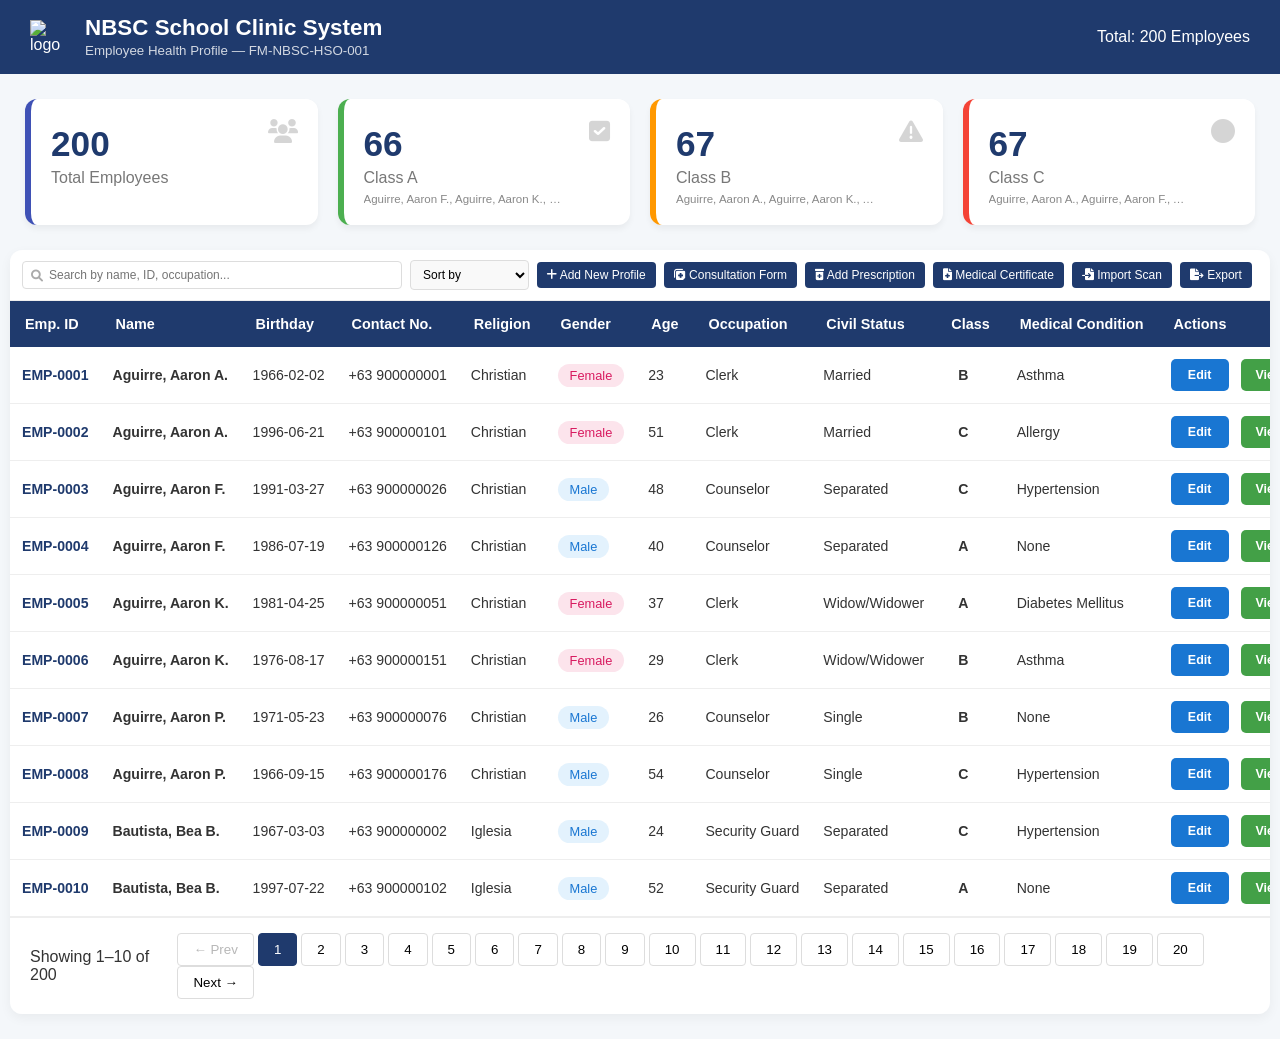
==== htdocs/clinic_system/index.html @ f05f0629 "add clinic system" ====
<!DOCTYPE html>
<html lang="en">
<head>
    <meta charset="UTF-8">
    <meta name="viewport" content="width=device-width, initial-scale=1.0">
    <title>NBSC Clinic System</title>
    <link rel="stylesheet" href="style.css">
    <link rel="stylesheet" href="https://cdnjs.cloudflare.com/ajax/libs/font-awesome/6.0.0/css/all.min.css">
    <script src="https://cdn.jsdelivr.net/npm/tesseract.js@4/dist/tesseract.min.js"></script>
<script src="https://cdnjs.cloudflare.com/ajax/libs/xlsx/0.18.5/xlsx.full.min.js"></script>
</head>
<body>

<header class="header">
    <div class="header-left">
        <img src="https://cdn-icons-png.flaticon.com/512/2966/2966327.png" alt="logo" width="40">
        <div>
            <h2>NBSC School Clinic System</h2>
            <small>Employee Health Profile — FM-NBSC-HSO-001</small>
        </div>
    </div>
    <div class="header-right">
        <span id="stats-summary">Total: <span id="total-count">200</span> Employees</span>
    </div>
</header>

<div class="cards">
    <div class="card blue">
        <i class="fas fa-users"></i>
        <h1 id="count-total">200</h1>
        <p>Total Employees</p>
    </div>
    <div class="card green">
        <i class="fas fa-check-square"></i>
        <h1 id="count-a">163</h1>
        <p>Class A</p>
        <small class="class-names" id="names-a">Mendoza, Daniel; Lopez, Emmanuel</small>
    </div>
    <div class="card yellow">
        <i class="fas fa-exclamation-triangle"></i>
        <h1 id="count-b">24</h1>
        <p>Class B</p>
        <small class="class-names" id="names-b">(none)</small>
    </div>
    <div class="card red">
        <i class="fas fa-circle"></i>
        <h1 id="count-c">13</h1>
        <p>Class C</p>
        <small class="class-names" id="names-c">Aquino, Rhea</small>
    </div>
</div>

<div class="dual-container">
    <div class="table-container">
        <div class="toolbar">
            <div class="search-box">
                <i class="fas fa-search"></i>
                <input type="text" id="searchInput" placeholder="Search by name, ID, occupation...">
            </div>
            <select id="occupationFilter">
                <option value="All">Sort by</option>
            </select>
            <button id="addNewBtn" class="add-btn"><i class="fas fa-plus"></i> Add New Profile</button>
            <button id="openConsultBtn" class="add-btn"><i class="fas fa-notes-medical"></i> Consultation Form</button>
            <button id="openRxBtn" class="add-btn"><i class="fas fa-prescription-bottle-alt"></i> Add Prescription</button>
            <button id="openCertBtn" class="add-btn"><i class="fas fa-file-medical"></i> Medical Certificate</button>
            <button id="importBtn" class="add-btn" title="Import Scanned Form">
                <i class="fas fa-file-import"></i> Import Scan
            </button>
            <button id="exportBtn" class="add-btn">
                <i class="fas fa-file-export"></i> Export
            </button>
            <input type="file" id="fileInput" accept="image/*,.pdf" style="display:none;">
        </div>

        <table id="employeeTable">
            <thead>
                <tr>
                    <th>Emp. ID</th>
                    <th>Name</th>
                    <th>Birthday</th>
                    <th>Contact No.</th>
                    <th>Religion</th>
                    <th>Gender</th>
                    <th>Age</th>
                    <th>Occupation</th>
                    <th>Civil Status</th>
                    <th>Class</th>
                    <th>Medical Condition</th>
                    <th>Actions</th>
                </tr>
            </thead>
            <tbody id="tableBody"></tbody>
        </table>

        <div id="undoBar" class="undo-bar" style="display:none;">
            <span>Employee deleted.</span>
            <button type="button" id="undoBtn" class="action-btn edit-btn">Undo</button>
        </div>

        <div class="pagination">
            <span id="paginationInfo">Showing results</span>
            <div class="pages" id="paginationPages"></div>
        </div>
    </div>
</div>

<!-- CONSULTATION MODAL -->
<div id="consultModal" class="modal">
    <div class="modal-content wide-modal">
        <div class="modal-header">
            <h3>Medical Consultation Form</h3>
            <span class="close" id="closeConsultModal">&times;</span>
        </div>
        <div class="form-container">
            <form id="consultationForm" class="consultation-form">
                <div class="consult-grid">
                    <div class="input-group">
                        <label>Employee</label>
                        <div class="select-search-group">
                            <input type="search" id="consultEmployeeSearch" placeholder="Search employee..." list="consultEmployeeList" autocomplete="off">
                            <datalist id="consultEmployeeList"></datalist>
                            <input type="hidden" id="consultEmployeeId">
                            <div id="consultEmployeeResults" class="search-results"></div>
                        </div>
                    </div>
                    <div class="input-group">
                        <label>Type</label>
                        <select id="consultType">
                            <option value="">-- select --</option>
                            <option value="Non-Teaching">Non-Teaching</option>
                            <option value="Teaching">Teaching</option>
                        </select>
                    </div>
                    <div class="input-group">
                        <label>Family Name</label>
                        <input type="text" id="consultFamilyName">
                    </div>
                    <div class="input-group">
                        <label>First Name</label>
                        <input type="text" id="consultFirstName">
                    </div>
                    <div class="input-group">
                        <label>Middle Name</label>
                        <input type="text" id="consultMiddleName">
                    </div>
                    <div class="input-group">
                        <label>Sex</label>
                        <select id="consultSex">
                            <option value="">-- select --</option>
                            <option value="Male">Male</option>
                            <option value="Female">Female</option>
                        </select>
                    </div>
                    <div class="input-group">
                        <label>Civil Status</label>
                        <select id="consultCivilStatus">
                            <option value="">-- select --</option>
                            <option value="Single">Single</option>
                            <option value="Married">Married</option>
                            <option value="Separated">Separated</option>
                            <option value="Widow/Widower">Widow/Widower</option>
                        </select>
                    </div>
                </div>
                <div class="consult-grid">
                    <div class="input-group">
                        <label>Phone Number</label>
                        <input type="tel" id="consultPhone">
                    </div>
                    <div class="input-group">
                        <label>Age</label>
                        <input type="number" id="consultAge" min="0">
                    </div>
                    <div class="input-group">
                        <label>Birthdate</label>
                        <input type="date" id="consultBday">
                    </div>
                    <div class="input-group">
                        <label>Height</label>
                        <input type="text" id="consultHeight" placeholder="cm or ft">
                    </div>
                    <div class="input-group">
                        <label>Weight</label>
                        <input type="text" id="consultWeight" placeholder="kg or lbs">
                    </div>
                    <div class="input-group full-width">
                        <label>Address</label>
                        <input type="text" id="consultAddress">
                    </div>
                </div>
                <div class="consult-grid">
                    <div class="input-group">
                        <label>Date</label>
                        <input type="date" id="consultDate">
                    </div>
                    <div class="input-group">
                        <label>Time</label>
                        <input type="time" id="consultTime">
                    </div>
                    <div class="input-group">
                        <label>BP</label>
                        <input type="text" id="consultBP">
                    </div>
                    <div class="input-group">
                        <label>HR</label>
                        <input type="text" id="consultHR">
                    </div>
                    <div class="input-group">
                        <label>RR</label>
                        <input type="text" id="consultRR">
                    </div>
                    <div class="input-group">
                        <label>Temp</label>
                        <input type="text" id="consultTemp">
                    </div>
                </div>
                <div class="consult-grid full-width">
                    <div class="input-group full-width">
                        <label>Chief Complaint / Findings</label>
                        <textarea id="consultComplaint" rows="3"></textarea>
                    </div>
                    <div class="input-group full-width">
                        <label>Treatment/Plan</label>
                        <textarea id="consultPlan" rows="3"></textarea>
                    </div>
                </div>
                <button type="submit" class="save-btn">Save Consultation</button>
            </form>
        </div>
    </div>
</div>

<!-- ADD/EDIT MODAL -->
<div id="addModal" class="modal">
    <div class="modal-content wide-modal">
        <div class="modal-header">
            <h3>NBSC Employee Health Profile Form</h3>
            <span class="close" onclick="closeModal()">&times;</span>
        </div>

        <!-- Step Indicator -->
        <div class="step-indicator" id="stepIndicator"></div>

        <form id="addForm" class="modal-form">
            <div class="form-container">

                <!-- STEP 1: Personal Profile -->
                <div class="form-section step active" data-step="1">
                    <h4 class="section-title">I. Personal Profile</h4>
                    <div class="grid-3">
                        <div class="input-group">
                            <label>Emp ID <span class="req">*</span></label>
                            <input type="text" id="newId" placeholder="Auto-generated" readonly required>
                        </div>
                        <div class="input-group">
                            <label>Full Name <span class="req">*</span></label>
                            <input type="text" id="newName" placeholder="Last Name, First Name, M.I." required>
                        </div>
                        <div class="input-group">
                            <label>Birthday</label>
                            <input type="date" id="newBday">
                        </div>
                    </div>
                    <div class="grid-3">
                        <div class="input-group">
                            <label>Age/Sex <span class="req">*</span></label>
                            <div class="flex-row">
                                <input type="number" id="newAge" placeholder="Age" style="width: 40%;" required>
                                <select id="newGender" style="width: 55%;">
                                    <option value="Male">Male</option>
                                    <option value="Female">Female</option>
                                </select>
                            </div>
                        </div>
                        <div class="input-group">
                            <label>Contact Number</label>
                            <input type="tel" id="newContact" placeholder="e.g. +63 912 xxx xxxx">
                        </div>
                        <div class="input-group">
                            <label>Religion</label>
                            <input type="text" id="newReligion" placeholder="e.g. Catholic">
                        </div>
                    </div>
                    <div class="grid-3">
                        <div class="input-group">
                            <label>Occupation</label>
                            <input type="text" id="newOccupation" placeholder="e.g. Teacher">
                        </div>
                        <div class="input-group">
                            <label>Civil Status</label>
                            <input type="text" id="newCivilStatus" placeholder="e.g. Single">
                        </div>
                        
                    </div>
                    <div class="grid-2">
                        <div class="input-group full-width">
                            <label>Home Address</label>
                            <input type="text" id="newAddress" placeholder="Street/Purok, Barangay, Municipality, Province">
                        </div>
                       
                    </div>
                </div>

                <!-- STEP 2: Emergency Contact -->
                <div class="form-section step" data-step="2">
                    <h4 class="section-title">II. In Case of Emergency (Please Contact)</h4>
                    <div class="grid-2">
                        <div class="input-group">
                            <label>Complete Name</label>
                            <input type="text" id="emergencyName" placeholder="Full name">
                        </div>
                        <div class="input-group">
                            <label>Relationship</label>
                            <input type="text" id="emergencyRelationship" placeholder="e.g. Spouse, Friend">
                        </div>
                    </div>
                    <div class="grid-2">
                        <div class="input-group">
                            <label>Address</label>
                            <input type="text" id="emergencyAddress" placeholder="Address">
                        </div>
                        <div class="input-group">
                            <label>Contact Number</label>
                            <input type="tel" id="emergencyContact" placeholder="e.g. +63 912 xxx xxxx">
                        </div>
                    </div>
                </div>

                <!-- STEP 3: Personal/Social History -->
                <div class="form-section step" data-step="3">
                    <h4 class="section-title">III. Personal/Social History</h4>
                    <div class="grid-2">
                        <div class="input-group">
                            <label>Smoking</label>
                            <select id="newSmoking">
                                <option value="">-- select --</option>
                                <option value="No">No</option>
                                <option value="Yes">Yes</option>
                                <option value="Quit">Quit</option>
                            </select>
                        </div>
                        <div class="input-group">
                            <label>Pack/Day or Years</label>
                            <input type="text" id="newSmokingPack" placeholder="e.g. 1 pack/day or 5 years">
                        </div>
                    </div>
                    <div class="grid-2">
                        <div class="input-group">
                            <label>Alcohol Drinking</label>
                            <select id="newAlcohol">
                                <option value="">-- select --</option>
                                <option value="No">No</option>
                                <option value="Yes">Yes</option>
                                <option value="Quit">Quit</option>
                            </select>
                        </div>
                        <div class="input-group">
                            <label>Type/Frequency</label>
                            <input type="text" id="newAlcoholDetails" placeholder="Beer/Rhum, sessions, occasional">
                        </div>
                    </div>
                    <div class="grid-2">
                        <div class="input-group">
                            <label>Illegal Drug Use</label>
                            <input type="text" id="newDrugs" placeholder="No / Yes (What kind?)">
                        </div>
                        <div class="input-group">
                            <label>Sexually Active</label>
                            <input type="text" id="newSexActivity" placeholder="Yes/No">
                        </div>
                    </div>
                    <div class="grid-2">
                        <div class="input-group">
                            <label>No. of sexual partners this year</label>
                            <input type="number" id="newSexPartners" min="0" placeholder="0">
                        </div>
                        <div class="input-group">
                            <label>Partners</label>
                            <select id="newSexPartnerGender">
                                <option value="">-- select --</option>
                                <option value="Male">Male</option>
                                <option value="Female">Female</option>
                                <option value="Both">Both</option>
                            </select>
                        </div>
                    </div>
                </div>

                <!-- STEP 4: Past Medical History -->
                <div class="form-section step" data-step="4">
                    <h4 class="section-title">IV. Past Medical History</h4>
                    <div class="grid-2">
                        <div class="input-group">
                            <label><input type="checkbox" id="pmAllergy"> Allergy (specify type)</label>
                            <input type="text" id="pmAllergyType" placeholder="Food/Drug...">
                        </div>
                        <div class="input-group">
                            <label><input type="checkbox" id="pmAsthma"> Asthma</label>
                        </div>
                    </div>
                    <div class="grid-2">
                        <div class="input-group">
                            <label><input type="checkbox" id="pmCancer"> Cancer</label>
                        </div>
                        <div class="input-group">
                            <label><input type="checkbox" id="pmCoronary"> Coronary Artery Disease</label>
                        </div>
                    </div>
                    <div class="grid-2">
                        <div class="input-group">
                            <label><input type="checkbox" id="pmHypertension"> Hypertension / Elevated BP</label>
                        </div>
                        <div class="input-group">
                            <label><input type="checkbox" id="pmCongenital"> Congenital Heart Disorder</label>
                        </div>
                    </div>
                    <div class="grid-2">
                        <div class="input-group">
                            <label><input type="checkbox" id="pmDiabetes"> Diabetes Mellitus</label>
                        </div>
                        <div class="input-group">
                            <label><input type="checkbox" id="pmThyroid"> Thyroid Disease</label>
                        </div>
                    </div>
                    <div class="grid-2">
                        <div class="input-group">
                            <label><input type="checkbox" id="pmPeptic"> Peptic Ulcer</label>
                        </div>
                        <div class="input-group">
                            <label><input type="checkbox" id="pmPCOS"> PCOS</label>
                        </div>
                    </div>
                    <div class="grid-2">
                        <div class="input-group">
                            <label><input type="checkbox" id="pmPsych"> Psychological Disorder</label>
                            <input type="text" id="pmPsychType" placeholder="Specify/Other">
                        </div>
                        <div class="input-group">
                            <label><input type="checkbox" id="pmEpilepsy"> Epilepsy/Seizure Disorder</label>
                        </div>
                    </div>
                    <div class="grid-2">
                        <div class="input-group">
                            <label><input type="checkbox" id="pmSkin"> Skin Disorder</label>
                        </div>
                        <div class="input-group">
                            <label><input type="checkbox" id="pmTB"> Tuberculosis</label>
                        </div>
                    </div>
                    <div class="grid-2">
                        <div class="input-group">
                            <label><input type="checkbox" id="pmHepatitis"> Hepatitis</label>
                        </div>
                        <div class="input-group"></div>
                    </div>
                </div>

                <!-- STEP 5: Hospital / Surgical History -->
                <div class="form-section step" data-step="5">
                    <h4 class="section-title">V. Hospital Admission / Past Surgical History / Disability</h4>
                    <div class="grid-2">
                        <div class="input-group">
                            <label>Hospital Admission Diagnosis 1</label>
                            <input type="text" id="hospitalDiagnosis1" placeholder="Diagnosis">
                        </div>
                        <div class="input-group">
                            <label>When</label>
                            <input type="date" id="hospitalWhen1">
                        </div>
                    </div>
                    <div class="grid-2">
                        <div class="input-group">
                            <label>Hospital Admission Diagnosis 2</label>
                            <input type="text" id="hospitalDiagnosis2" placeholder="Diagnosis">
                        </div>
                        <div class="input-group">
                            <label>When</label>
                            <input type="date" id="hospitalWhen2">
                        </div>
                    </div>
                    <div class="grid-2">
                        <div class="input-group">
                            <label>Past Surgical Operation 1</label>
                            <input type="text" id="surgeryType1" placeholder="Operation Type">
                        </div>
                        <div class="input-group">
                            <label>When</label>
                            <input type="date" id="surgeryWhen1">
                        </div>
                    </div>
                    <div class="grid-2">
                        <div class="input-group">
                            <label>Past Surgical Operation 2</label>
                            <input type="text" id="surgeryType2" placeholder="Operation Type">
                        </div>
                        <div class="input-group">
                            <label>When</label>
                            <input type="date" id="surgeryWhen2">
                        </div>
                    </div>
                    <div class="grid-2">
                        <div class="input-group">
                            <label>Person with Disability (Specify)</label>
                            <input type="text" id="disabilitySpecify" placeholder="Specify disability">
                        </div>
                        <div class="input-group">
                            <label>Registered?</label>
                            <select id="disabilityRegistered">
                                <option value="">-- select --</option>
                                <option value="Registered">Registered</option>
                                <option value="Not Registered">Not Registered</option>
                            </select>
                        </div>
                    </div>
                    <div class="input-group full-width">
                        <label>Willing to Donate Blood</label>
                        <select id="donateBlood">
                            <option value="">-- select --</option>
                            <option value="Yes">Yes</option>
                            <option value="Willing">Willing</option>
                            <option value="Very Willing">Very Willing</option>
                            <option value="No">No</option>
                        </select>
                    </div>
                </div>

                <!-- STEP 6: Family History & Immunization -->
                <div class="form-section step" data-step="6">
                    <h4 class="section-title">VI. Family History and Immunization</h4>
                    <div class="grid-2">
                        <div class="input-group">
                            <label>Mother side (enumerate)</label>
                            <textarea id="newFamilyHistoryMother" rows="3"></textarea>
                        </div>
                        <div class="input-group">
                            <label>Father side (enumerate)</label>
                            <textarea id="newFamilyHistoryFather" rows="3"></textarea>
                        </div>
                    </div>
                    <div class="grid-2">
                        <div class="input-group">
                            <label>Completed Newborn Immunization</label>
                            <select id="newbornImmunization">
                                <option value="">-- select --</option>
                                <option value="Yes">Yes</option>
                                <option value="No">No</option>
                                <option value="Unknown">Unknown</option>
                            </select>
                        </div>
                        <div class="input-group">
                            <label>Immunized Against COVID-19?</label>
                            <select id="newCovidVax">
                                <option value="">-- select --</option>
                                <option value="Yes">Yes</option>
                                <option value="No">No</option>
                                <option value="Unknown">Unknown</option>
                            </select>
                        </div>
                    </div>
                    <div class="grid-2">
                        <div class="input-group">
                            <label>HPV Doses (women)</label>
                            <input type="number" id="hpvDoses" min="0">
                        </div>
                        <div class="input-group">
                            <label>Tetanus Toxoid Doses</label>
                            <input type="number" id="tetanusDoses" min="0">
                        </div>
                    </div>
                    <div class="grid-2">
                        <div class="input-group">
                            <label>Influenza/Flu Year</label>
                            <input type="text" id="influenzaYear" placeholder="e.g. 2024">
                        </div>
                        <div class="input-group">
                            <label>Pneumococcal Doses</label>
                            <input type="number" id="pneumococcalDoses" min="0">
                        </div>
                    </div>
                    <div class="input-group full-width">
                        <label>Other Immunizations</label>
                        <input type="text" id="otherImmunizations" placeholder="Specify">
                    </div>
                    <div class="input-group full-width">
                        <label>Physical Notes / Other Findings</label>
                        <textarea id="newPhysicalNotes" rows="3" placeholder="E.g. normal vitals, murmur, etc."></textarea>
                    </div>
                    <!-- COVID Vaccination Details -->
                    <h4 class="section-subtitle">COVID-19 Vaccination Details</h4>
                    <div class="grid-3">
                        <div class="input-group">
                            <label>Brand</label>
                            <input type="text" id="covidBrand" placeholder="e.g. Pfizer, Sinovac">
                        </div>
                        <div class="input-group">
                            <label>Dose 1 Date</label>
                            <input type="date" id="covidDose1">
                        </div>
                        <div class="input-group">
                            <label>Dose 2 Date</label>
                            <input type="date" id="covidDose2">
                        </div>
                    </div>
                    <div class="grid-3">
                        <div class="input-group">
                            <label>Booster 1 Date</label>
                            <input type="date" id="covidBooster1">
                        </div>
                        <div class="input-group">
                            <label>Booster 2 Date</label>
                            <input type="date" id="covidBooster2">
                        </div>
                        <div class="input-group">
                            <label>If unvaccinated, reason</label>
                            <input type="text" id="covidUnvaccinatedReason" placeholder="Reason">
                        </div>
                    </div>
                </div>

                <!-- STEP 7: Maintenance Medication / OB-GYNE -->
                <div class="form-section step" data-step="7">
                    <h4 class="section-title">VII. Maintenance Medication & OB/GYNE</h4>
                    <div class="input-group full-width">
                        <label>Maintenance Medication Taken</label>
                        <input type="text" id="maintenanceMedication" placeholder="Medication name / dosage">
                    </div>
                    <div class="input-group full-width">
                        <label>OB/GYNE Notes</label>
                        <input type="text" id="obGynNotes" placeholder="Notes">
                    </div>
                    <div class="grid-2">
                        <div class="input-group">
                            <label>Menarche (1st Menstruation)</label>
                            <input type="text" id="menarche" placeholder="Age or date">
                        </div>
                        <div class="input-group">
                            <label>Last Menstrual Period</label>
                            <input type="text" id="lastMenstrualPeriod" placeholder="This month / last month">
                        </div>
                    </div>
                    <div class="grid-2">
                        <div class="input-group">
                            <label>Period / Duration</label>
                            <input type="text" id="periodDuration" placeholder="e.g. 5 days">
                        </div>
                        <div class="input-group">
                            <label>Interval / Cycle</label>
                            <input type="text" id="intervalCycle" placeholder="e.g. 28 days">
                        </div>
                    </div>
                    <div class="grid-2">
                        <div class="input-group">
                            <label>No. of pads per day</label>
                            <input type="text" id="padsPerDay" placeholder="e.g. 3-5">
                        </div>
                        <div class="input-group">
                            <label>Onset of Sexual Intercourse</label>
                            <input type="text" id="onsetSexualIntercourse" placeholder="Age or date">
                        </div>
                    </div>
                    <div class="grid-2">
                        <div class="input-group">
                            <label>Birth Control Method</label>
                            <input type="text" id="birthControlMethod" placeholder="Method">
                        </div>
                        <div class="input-group">
                            <label>Menopausal Stage?</label>
                            <select id="menopausalStage">
                                <option value="">-- select --</option>
                                <option value="Yes">Yes</option>
                                <option value="No">No</option>
                            </select>
                        </div>
                    </div>
                    <div class="grid-2">
                        <div class="input-group">
                            <label>If yes, what age?</label>
                            <input type="text" id="menopausalAge" placeholder="Age">
                        </div>
                        <div class="input-group"></div>
                    </div>
                    <div class="input-group full-width">
                        <label>Pregnancy History</label>
                        <textarea id="pregnancyHistory" rows="4" placeholder="Pregnancy history details"></textarea>
                    </div>
                    <div class="grid-2">
                        <div class="input-group">
                            <label>Are you pregnant now?</label>
                            <select id="pregnantNow">
                                <option value="">-- select --</option>
                                <option value="Yes">Yes</option>
                                <option value="No">No</option>
                            </select>
                        </div>
                        <div class="input-group">
                            <label>How many months?</label>
                            <input type="text" id="pregnancyMonths" placeholder="Months">
                        </div>
                    </div>
                    <div class="grid-2">
                        <div class="input-group">
                            <label>Pre-natal check up?</label>
                            <select id="prenatalCheckup">
                                <option value="">-- select --</option>
                                <option value="Yes">Yes</option>
                                <option value="No">No</option>
                            </select>
                        </div>
                        <div class="input-group">
                            <label>Where?</label>
                            <input type="text" id="prenatalWhere" placeholder="Location">
                        </div>
                    </div>
                    <div class="grid-2">
                        <div class="input-group">
                            <label>Subject for pregnancy test?</label>
                            <select id="pregnancyTestSubject">
                                <option value="">-- select --</option>
                                <option value="Yes">Yes</option>
                                <option value="No">No</option>
                            </select>
                        </div>
                        <div class="input-group">
                            <label>Result</label>
                            <input type="text" id="pregnancyTestResult" placeholder="Result">
                        </div>
                    </div>
                    <div class="grid-2">
                        <div class="input-group">
                            <label>Gravida</label>
                            <input type="text" id="gravida" placeholder="Gravida">
                        </div>
                        <div class="input-group">
                            <label>Para</label>
                            <input type="text" id="para" placeholder="Para">
                        </div>
                    </div>
                    <div class="grid-2">
                        <div class="input-group">
                            <label>Term</label>
                            <input type="text" id="term" placeholder="Term">
                        </div>
                        <div class="input-group">
                            <label>Abortion</label>
                            <input type="text" id="abortion" placeholder="Abortion">
                        </div>
                    </div>
                    <div class="grid-2">
                        <div class="input-group">
                            <label>Live Birth</label>
                            <input type="text" id="liveBirth" placeholder="Live birth">
                        </div>
                        <div class="input-group"></div>
                    </div>
                    <div class="grid-2">
                        <div class="input-group">
                            <label>Type of delivery</label>
                            <select id="deliveryType">
                                <option value="">-- select --</option>
                                <option value="Non vaginal delivery">Non vaginal delivery</option>
                                <option value="Hospital">Hospital</option>
                                <option value="Cesarean section">Cesarean section</option>
                                <option value="Home delivery">Home delivery</option>
                            </select>
                        </div>
                        <div class="input-group">
                            <label>Complications</label>
                            <input type="text" id="deliveryComplications" placeholder="Complications">
                        </div>
                    </div>
                    <div class="input-group full-width">
                        <label>Family planning done, what type?</label>
                        <input type="text" id="familyPlanningType" placeholder="Type">
                    </div>
                    <div class="input-group full-width">
                        <label>No. of years</label>
                        <input type="text" id="familyPlanningYears" placeholder="Years">
                    </div>
                </div>

                <!-- STEP 8: Head to Toe Assessment -->
                <div class="form-section step" data-step="8">
                    <h4 class="section-title">VIII. HEAD TO TOE ASSESSMENT</h4>

                    <div class="subsection-title">NEUROLOGICAL ASSESSMENT</div>
                    <div class="grid-3">
                        <div class="input-group">
                            <label><input type="checkbox" id="neuroNormalThought"> Normal thought processes</label>
                        </div>
                        <div class="input-group">
                            <label><input type="checkbox" id="neuroNormalEmotional"> Normal Emotional Status</label>
                        </div>
                        <div class="input-group">
                            <label><input type="checkbox" id="neuroNormalPsych"> Normal Psychological Status</label>
                        </div>
                    </div>
                    <div class="grid-2">
                        <div class="input-group">
                            <label>How do you feel right now?</label>
                            <input type="text" id="neuroHowFeel" placeholder="Describe how you feel">
                        </div>
                        <div class="input-group">
                            <label>Others</label>
                            <input type="text" id="neuroOthers" placeholder="Other findings">
                        </div>
                    </div>

                    <div class="subsection-title">HEENT</div>
                    <div class="grid-3">
                        <div class="input-group">
                            <label><input type="checkbox" id="heentAnictericSclerae"> Anicteric Sclerae</label>
                        </div>
                        <div class="input-group">
                            <label><input type="checkbox" id="heentPerla"> PERLA</label>
                        </div>
                        <div class="input-group">
                            <label><input type="checkbox" id="heentAuralDischarge"> Aural Discharge</label>
                        </div>
                    </div>
                    <div class="grid-3">
                        <div class="input-group">
                            <label><input type="checkbox" id="heentIntactTympanic"> Intact Tympanic Membrane</label>
                        </div>
                        <div class="input-group">
                            <label><input type="checkbox" id="heentNasalFlaring"> Nasal Flaring</label>
                        </div>
                        <div class="input-group">
                            <label><input type="checkbox" id="heentNasalDischarge"> Nasal Discharge</label>
                        </div>
                    </div>
                    <div class="grid-3">
                        <div class="input-group">
                            <label><input type="checkbox" id="heentTonsillopharyngealCongestion"> Tonsillopharyngeal congestion</label>
                        </div>
                        <div class="input-group">
                            <label><input type="checkbox" id="heentHypertropicTonsils"> Hypertropic tonsils</label>
                        </div>
                        <div class="input-group">
                            <label><input type="checkbox" id="heentPalpableMass"> Palpable Mass</label>
                        </div>
                    </div>
                    <div class="grid-2">
                        <div class="input-group">
                            <label><input type="checkbox" id="heentExudates"> Exudates</label>
                        </div>
                        <div class="input-group"></div>
                    </div>

                    <div class="subsection-title">RESPIRATORY ASSESSMENT</div>
                    <div class="grid-3">
                        <div class="input-group">
                            <label><input type="checkbox" id="respNormalBreathSounds"> Normal breath sounds</label>
                        </div>
                        <div class="input-group">
                            <label><input type="checkbox" id="respSymChestExpansion"> Symmetrical Chest Expansion</label>
                        </div>
                        <div class="input-group">
                            <label><input type="checkbox" id="respRetractions"> Retractions</label>
                        </div>
                    </div>
                    <div class="grid-3">
                        <div class="input-group">
                            <label><input type="checkbox" id="respCracklesRates"> Crackles/Rates</label>
                        </div>
                        <div class="input-group">
                            <label><input type="checkbox" id="respWheezing"> Wheezing</label>
                        </div>
                        <div class="input-group">
                            <label><input type="checkbox" id="respClearBreathSounds"> Clear breath sounds</label>
                        </div>
                    </div>

                    <div class="subsection-title">CARDIOVASCULAR ASSESSMENT</div>
                    <div class="grid-3">
                        <div class="input-group">
                            <label><input type="checkbox" id="cardioNormalHeartBeat"> Normal Heart beat</label>
                        </div>
                        <div class="input-group">
                            <label><input type="checkbox" id="cardioClubbing"> Clubbing of fingers</label>
                        </div>
                        <div class="input-group">
                            <label><input type="checkbox" id="cardioFingerDiscoloration"> Finger Discoloration</label>
                        </div>
                    </div>
                    <div class="grid-3">
                        <div class="input-group">
                            <label><input type="checkbox" id="cardioHeartMurmur"> Heart Murmur</label>
                        </div>
                        <div class="input-group">
                            <label><input type="checkbox" id="cardioIrregularHeartBeat"> Irregular Heart Beat</label>
                        </div>
                        <div class="input-group">
                            <label><input type="checkbox" id="cardioPalpitations"> Palpitations</label>
                        </div>
                    </div>
                    <div class="grid-3">
                        <div class="input-group">
                            <label><input type="checkbox" id="cardioFluidVolumeExcess"> Fluid Volume Excess</label>
                        </div>
                        <div class="input-group">
                            <label><input type="checkbox" id="cardioFatigueMobility"> Fatigue on Mobility</label>
                        </div>
                        <div class="input-group"></div>
                    </div>

                    <div class="subsection-title">GASTROINTESTINAL ASSESSMENT</div>
                    <div class="grid-3">
                        <div class="input-group">
                            <label><input type="checkbox" id="giRegularBowel"> Regular Bowel Movement</label>
                        </div>
                        <div class="input-group">
                            <label>Number per day</label>
                            <input type="text" id="giBowelPerDay" placeholder="Number per day">
                        </div>
                        <div class="input-group">
                            <label>Borborygmi</label>
                            <input type="text" id="giBorborygmi" placeholder="Borborygmi">
                        </div>
                    </div>
                    <div class="grid-3">
                        <div class="input-group">
                            <label><input type="checkbox" id="giConstipation"> Constipation</label>
                        </div>
                        <div class="input-group">
                            <label><input type="checkbox" id="giLooseBowel"> Loose Bowel Movement</label>
                        </div>
                        <div class="input-group">
                            <label><input type="checkbox" id="giHyperacidity"> Hyperacidity</label>
                        </div>
                    </div>

                    <div class="subsection-title">URINARY ASSESSMENT</div>
                    <div class="grid-2">
                        <div class="input-group">
                            <label><input type="checkbox" id="urinaryFlankPain"> Flank pain</label>
                        </div>
                        <div class="input-group">
                            <label><input type="checkbox" id="urinaryPainful"> Painful Urination</label>
                        </div>
                    </div>
                    <div class="grid-2">
                        <div class="input-group">
                            <label>No. of urination per day</label>
                            <input type="text" id="urinaryFrequency" placeholder="Number per day">
                        </div>
                        <div class="input-group">
                            <label>Estimated amount per voiding</label>
                            <input type="text" id="urinaryAmountPerVoiding" placeholder="Amount">
                        </div>
                    </div>

                    <div class="subsection-title">INTEGUMENTARY ASSESSMENT</div>
                    <div class="grid-3">
                        <div class="input-group">
                            <label><input type="checkbox" id="integPallor"> Pallor</label>
                        </div>
                        <div class="input-group">
                            <label><input type="checkbox" id="integRashes"> Rashes</label>
                        </div>
                        <div class="input-group">
                            <label><input type="checkbox" id="integJaundice"> Jaundice</label>
                        </div>
                    </div>
                    <div class="grid-3">
                        <div class="input-group">
                            <label><input type="checkbox" id="integSkinTurgor"> Good skin turgor</label>
                        </div>
                        <div class="input-group">
                            <label><input type="checkbox" id="integCyanosis"> Cyanosis</label>
                        </div>
                        <div class="input-group"></div>
                    </div>

                    <div class="subsection-title">EXTREMITIES ASSESSMENT</div>
                    <div class="grid-3">
                        <div class="input-group">
                            <label><input type="checkbox" id="extegGrossDeformity"> Gross Deformity</label>
                        </div>
                        <div class="input-group">
                            <label><input type="checkbox" id="extegNormalGait"> Normal Gait</label>
                        </div>
                        <div class="input-group">
                            <label><input type="checkbox" id="extegNormalStrength"> Normal Strength</label>
                        </div>
                    </div>
                    <div class="grid-2">
                        <div class="input-group">
                            <label>Others</label>
                            <input type="text" id="extegOthers" placeholder="Other findings">
                        </div>
                        <div class="input-group"></div>
                    </div>
                    <div class="input-group full-width">
                        <label>OTHER PERTINENT FINDINGS UPON ASSESSMENT</label>
                        <textarea id="assessmentOtherFindings" rows="3" placeholder="Describe other pertinent findings"></textarea>
                    </div>
                </div>

                <!-- STEP 9: Physical Examination Form -->
                <div class="form-section step" data-step="9">
                    <h4 class="section-title">IX. APPENDIX A. PHYSICAL EXAMINATION FORM</h4>
                    <p style="margin-bottom: 16px; color: #3a3a3a;">Please check (/) appropriate box or supply needed information.</p>

                    <h4 class="section-subtitle">I. Physical Screening</h4>
                    <div class="grid-4">
                        <div class="input-group">
                            <label>Height (cm)</label>
                            <input type="text" id="appendixHeight" placeholder="cm">
                        </div>
                        <div class="input-group">
                            <label>Weight (kg)</label>
                            <input type="text" id="appendixWeight" placeholder="kg">
                        </div>
                        <div class="input-group">
                            <label>Blood Pressure</label>
                            <input type="text" id="appendixBP" placeholder="e.g. 120/80">
                        </div>
                        <div class="input-group">
                            <label>Pulse Rate</label>
                            <input type="text" id="appendixPulse" placeholder="bpm">
                        </div>
                    </div>
                    <div class="grid-4">
                        <div class="input-group">
                            <label>Respiration</label>
                            <input type="text" id="appendixRespiration" placeholder="breaths/min">
                        </div>
                        <div class="input-group">
                            <label>SpO2</label>
                            <input type="text" id="appendixSpO2" placeholder="%">
                        </div>
                        <div class="input-group">
                            <label>BMI</label>
                            <input type="text" id="appendixBMI" placeholder="BMI">
                        </div>
                        <div class="input-group">
                            <label>BMI Class</label>
                            <input type="text" id="appendixBMIClass" placeholder="Class">
                        </div>
                    </div>
                    <div class="subsection-title">Visual Acuity</div>
                    <div class="grid-3">
                        <div class="input-group">
                            <label><input type="checkbox" id="appendixVisionCorrected"> Corrected</label>
                        </div>
                        <div class="input-group">
                            <label><input type="checkbox" id="appendixVisionUncorrected"> Uncorrected</label>
                        </div>
                        <div class="input-group"></div>
                    </div>
                    <div class="grid-3">
                        <div class="input-group">
                            <label>Right Vision (OD)</label>
                            <input type="text" id="appendixOD" placeholder="OD">
                        </div>
                        <div class="input-group">
                            <label>Left Vision (OS)</label>
                            <input type="text" id="appendixOS" placeholder="OS">
                        </div>
                        <div class="input-group">
                            <label>Ishihara Color Vision</label>
                            <select id="appendixColorVision">
                                <option value="">-- select --</option>
                                <option value="Adequate">Adequate</option>
                                <option value="Defective">Defective</option>
                            </select>
                        </div>
                    </div>
                    <div class="grid-3">
                        <div class="input-group">
                            <label>Ear/Hearing (AD)</label>
                            <select id="appendixEarAD">
                                <option value="">-- select --</option>
                                <option value="Adequate">Adequate</option>
                                <option value="Inadequate">Inadequate</option>
                                <option value="Clear">Clear</option>
                            </select>
                        </div>
                        <div class="input-group">
                            <label>AS</label>
                            <select id="appendixEarAS">
                                <option value="">-- select --</option>
                                <option value="Adequate">Adequate</option>
                                <option value="Inadequate">Inadequate</option>
                                <option value="Unclear">Unclear</option>
                            </select>
                        </div>
                        <div class="input-group"></div>
                    </div>

                    <h4 class="section-subtitle">II. Physical Examination</h4>
                    <p style="margin-bottom: 16px; color: #3a3a3a;">Please check (/) Normal and specify abnormal findings.</p>
                    <div class="grid-2">
                        <div class="input-group">
                            <label><input type="checkbox" id="appendixNormalSkin"> Skin</label>
                            <input type="text" id="appendixFindingsSkin" placeholder="Findings">
                        </div>
                        <div class="input-group">
                            <label><input type="checkbox" id="appendixNormalHead"> Head, Neck, Scalp</label>
                            <input type="text" id="appendixFindingsHead" placeholder="Findings">
                        </div>
                    </div>
                    <div class="grid-2">
                        <div class="input-group">
                            <label><input type="checkbox" id="appendixNormalEyes"> Eyes (external)</label>
                            <input type="text" id="appendixFindingsEyes" placeholder="Findings">
                        </div>
                        <div class="input-group">
                            <label><input type="checkbox" id="appendixNormalPupils"> Pupils Ophthalmoscopic</label>
                            <input type="text" id="appendixFindingsPupils" placeholder="Findings">
                        </div>
                    </div>
                    <div class="grid-2">
                        <div class="input-group">
                            <label><input type="checkbox" id="appendixNormalEars"> Ears, Nose, Sinuses</label>
                            <input type="text" id="appendixFindingsEars" placeholder="Findings">
                        </div>
                        <div class="input-group">
                            <label><input type="checkbox" id="appendixNormalMouth"> Mouth, Throat</label>
                            <input type="text" id="appendixFindingsMouth" placeholder="Findings">
                        </div>
                    </div>
                    <div class="grid-2">
                        <div class="input-group">
                            <label><input type="checkbox" id="appendixNormalNeck"> Neck, Lymphnodes, Thyroid</label>
                            <input type="text" id="appendixFindingsNeck" placeholder="Findings">
                        </div>
                        <div class="input-group">
                            <label><input type="checkbox" id="appendixNormalChest"> Chest, Breast, Axilla</label>
                            <input type="text" id="appendixFindingsChest" placeholder="Findings">
                        </div>
                    </div>
                    <div class="grid-2">
                        <div class="input-group">
                            <label><input type="checkbox" id="appendixNormalLungs"> Lungs</label>
                            <input type="text" id="appendixFindingsLungs" placeholder="Findings">
                        </div>
                        <div class="input-group">
                            <label><input type="checkbox" id="appendixNormalHeart"> Heart & Valvular</label>
                            <input type="text" id="appendixFindingsHeart" placeholder="Findings">
                        </div>
                    </div>
                    <div class="grid-2">
                        <div class="input-group">
                            <label><input type="checkbox" id="appendixNormalBack"> Back & Abdomen</label>
                            <input type="text" id="appendixFindingsBack" placeholder="Findings">
                        </div>
                        <div class="input-group">
                            <label><input type="checkbox" id="appendixNormalGenitalia"> Genitalia</label>
                            <input type="text" id="appendixFindingsGenitalia" placeholder="Findings">
                        </div>
                    </div>
                    <div class="grid-2">
                        <div class="input-group">
                            <label><input type="checkbox" id="appendixNormalAnus"> Anus, Rectum</label>
                            <input type="text" id="appendixFindingsAnus" placeholder="Findings">
                        </div>
                        <div class="input-group">
                            <label><input type="checkbox" id="appendixNormalExtremities"> Extremities</label>
                            <input type="text" id="appendixFindingsExtremities" placeholder="Findings">
                        </div>
                    </div>

                    <h4 class="section-subtitle">III. Ancillary Examinations</h4>
                    <div class="grid-2">
                        <div class="input-group">
                            <label>Complete Blood Count</label>
                            <select id="appendixCBC">
                                <option value="">-- select --</option>
                                <option value="Normal">Normal</option>
                                <option value="With Findings">With Findings</option>
                            </select>
                        </div>
                        <div class="input-group">
                            <label>Fecalysis / Stool Exam</label>
                            <select id="appendixStool">
                                <option value="">-- select --</option>
                                <option value="Normal">Normal</option>
                                <option value="With Findings">With Findings</option>
                            </select>
                        </div>
                    </div>
                    <div class="grid-2">
                        <div class="input-group">
                            <label>Pregnancy Test</label>
                            <select id="appendixPregnancyTest">
                                <option value="">-- select --</option>
                                <option value="Positive">Positive</option>
                                <option value="Negative">Negative</option>
                            </select>
                        </div>
                        <div class="input-group">
                            <label>Urinalysis</label>
                            <select id="appendixUrinalysis">
                                <option value="">-- select --</option>
                                <option value="Normal">Normal</option>
                                <option value="With Findings">With Findings</option>
                            </select>
                        </div>
                    </div>
                    <div class="grid-2">
                        <div class="input-group">
                            <label>Chest X-Ray</label>
                            <select id="appendixXray">
                                <option value="">-- select --</option>
                                <option value="Normal">Normal</option>
                                <option value="With Findings">With Findings</option>
                            </select>
                        </div>
                        <div class="input-group">
                            <label>Hep B (HBsAg Screening)</label>
                            <select id="appendixHepB">
                                <option value="">-- select --</option>
                                <option value="Non-Reactive">Non-Reactive</option>
                                <option value="Reactive">Reactive</option>
                            </select>
                        </div>
                    </div>
                    <div class="grid-2">
                        <div class="input-group">
                            <label>Blood Type</label>
                            <input type="text" id="appendixBloodType" placeholder="Type">
                        </div>
                        <div class="input-group">
                            <label>MMSE Score</label>
                            <select id="appendixMMSE">
                                <option value="">-- select --</option>
                                <option value="Normal">Normal</option>
                                <option value="With Findings">With Findings</option>
                                <option value="Further Evaluation">For further evaluation</option>
                            </select>
                        </div>
                    </div>

                    <h4 class="section-subtitle">IV. Employee Classification</h4>
                    <div class="grid-1">
                        <div class="input-group">
                            <label><input type="checkbox" id="appendixClassA"> A. Medically, physically, and mentally FIT for ANY WORK or STUDY</label>
                        </div>
                        <div class="input-group">
                            <label><input type="checkbox" id="appendixClassB"> B. Physically under-developed or with corrective defects but otherwise FIT TO WORK or STUDY</label>
                        </div>
                        <div class="input-group">
                            <label><input type="checkbox" id="appendixClassC"> C. Can study but owing to certain impairments or condition requiring special placement or limited duty</label>
                        </div>
                    </div>

                    <h4 class="section-subtitle">V. Evaluating Personnel Remarks</h4>
                    <div class="input-group full-width">
                        <label>Diagnosis</label>
                        <textarea id="appendixDiagnosis" rows="3"></textarea>
                    </div>
                    <div class="input-group full-width">
                        <label>Remarks</label>
                        <textarea id="appendixRemarks" rows="3"></textarea>
                    </div>
                    <div class="grid-2">
                        <div class="input-group">
                            <label>School Nurse</label>
                            <input type="text" id="appendixSchoolNurse" placeholder="Name">
                        </div>
                        <div class="input-group">
                            <label>Lic No.</label>
                            <input type="text" id="appendixSchoolNurseLicense" placeholder="License No.">
                        </div>
                    </div>
                    <div class="grid-2">
                        <div class="input-group">
                            <label>School Physician</label>
                            <input type="text" id="appendixPhysician" placeholder="Name">
                        </div>
                        <div class="input-group">
                            <label>License No.</label>
                            <input type="text" id="appendixPhysicianLicense" placeholder="License No.">
                        </div>
                    </div>
                    <div class="grid-3">
                        <div class="input-group">
                            <label>Date filed</label>
                            <input type="date" id="appendixDateFiled">
                        </div>
                        <div class="input-group">
                            <label>File No.</label>
                            <input type="text" id="appendixFileNo" placeholder="File No.">
                        </div>
                        <div class="input-group">
                            <label>Recorded by</label>
                            <input type="text" id="appendixRecordedBy" placeholder="Recorded by">
                        </div>
                    </div>
                </div>

            </div><!-- end form-container -->

            <div class="modal-footer">
                <button id="prevBtn" type="button" class="cancel-btn" onclick="changeStep(-1)">← Previous</button>
                <button id="nextBtn" type="button" class="save-btn" onclick="changeStep(1)">Next →</button>
                <button id="submitBtn" type="submit" class="save-btn" style="display:none;">Save Health Profile</button>
                <button type="button" class="cancel-btn" onclick="closeModal()">Cancel</button>
            </div>
        </form>
    </div>
</div>


<div id="viewModal" class="modal">
    <div class="modal-content wide-modal">
        <div class="modal-header">
            <h3>Employee Profile</h3>
            <span class="close" onclick="closeViewModal()">&times;</span>
        </div>
        <div class="form-container" style="padding: 20px;">
            <!-- Toggle Buttons -->
            <div style="display: flex; gap: 12px; margin-bottom: 20px; padding-bottom: 15px; border-bottom: 2px solid #e0e7ff;">
                <button id="basicViewBtn" class="toggle-btn active" onclick="toggleView('basic')">
                    Basic Info
                </button>
                <button id="fullViewBtn" class="toggle-btn" onclick="toggleView('full')">
                    Full Health Profile
                </button>
            </div>
            
            <!-- Basic View -->
            <div id="basicViewContent" class="view-content active"></div>
            
            <!-- Full Profile View -->
            <div id="fullViewContent" class="view-content" style="display: none;"></div>
        </div>
        <div class="modal-footer">
            <button type="button" class="cancel-btn" onclick="closeViewModal()">Close</button>
            <button type="button" class="save-btn" id="printProfileBtn">Print</button>
        </div>
    </div>
</div>

<div id="certificateModal" class="modal">
    <div class="modal-content wide-modal">
        <div class="modal-header">
            <h3>Medical Certificate</h3>
            <span class="close" id="closeCertificateModal">&times;</span>
        </div>
        <div class="form-container">
            <form id="certificateForm">
                <div class="consult-grid">
                    <div class="input-group">
                        <label>Employee</label>
                        <div class="select-search-group">
                            <input type="search" id="certEmployeeSearch" placeholder="Search employee..." list="certEmployeeList" autocomplete="off">
                            <datalist id="certEmployeeList"></datalist>
                            <input type="hidden" id="certEmployeeId">
                        </div>
                    </div>
                    <div class="input-group full-width">
                        <label>Full Name</label>
                        <input type="text" id="certFullName" placeholder="Employee full name" readonly>
                    </div>
                    <div class="input-group">
                        <label>Age</label>
                        <input type="number" id="certAge" min="0" readonly>
                    </div>
                    <div class="input-group">
                        <label>Gender</label>
                        <select id="certGender" disabled>
                            <option value="">-- select --</option>
                            <option value="Female">Female</option>
                            <option value="Male">Male</option>
                            <option value="Other">Other</option>
                        </select>
                    </div>
                    <div class="input-group full-width">
                        <label>Address</label>
                        <input type="text" id="certAddress" placeholder="Employee address" readonly>
                    </div>
                    <div class="input-group full-width">
                        <label>Diagnosis</label>
                        <textarea id="certDiagnosis" rows="3" placeholder="Diagnosis / findings"></textarea>
                    </div>
                    <div class="input-group full-width">
                        <label>Recommendation</label>
                        <textarea id="certRecommendation" rows="3" placeholder="Recommendation"></textarea>
                    </div>
                    <div class="input-group">
                        <label>Date</label>
                        <input type="date" id="certDate" readonly>
                    </div>
                </div>
                <div class="modal-footer">
                    <button type="button" class="cancel-btn" onclick="closeCertificateModal()">Close</button>
                    <button type="button" class="save-btn" id="printCertificateBtn">Print Certificate</button>
                </div>
            </form>
        </div>
    </div>
</div>

<div id="rxModal" class="modal">
    <div class="modal-content wide-modal">
        <div class="modal-header">
            <h3>Prescription</h3>
            <span class="close" id="closeRxModal">&times;</span>
        </div>
        <div class="form-container">
            <form id="rxForm">
                <div class="consult-grid">
                    <div class="input-group">
                        <label>Employee</label>
                        <div class="select-search-group">
                            <input type="search" id="rxEmployeeSearch" placeholder="Search employee..." list="rxEmployeeList" autocomplete="off">
                            <datalist id="rxEmployeeList"></datalist>
                            <input type="hidden" id="rxEmployeeId">
                        </div>
                    </div>
                    <div class="input-group">
                        <label>Consultation</label>
                        <select id="rxConsultDate" disabled>
                            <option value="">-- select consultation --</option>
                        </select>
                    </div>
                    <div class="input-group full-width">
                        <label>Full Name</label>
                        <input type="text" id="rxFullName" readonly>
                    </div>
                    <div class="input-group">
                        <label>Age</label>
                        <input type="text" id="rxAge" readonly>
                    </div>
                    <div class="input-group">
                        <label>Gender</label>
                        <input type="text" id="rxGender" readonly>
                    </div>
                    <div class="input-group full-width">
                        <label>Address</label>
                        <input type="text" id="rxAddress" readonly>
                    </div>
                    <div class="input-group">
                        <label>Prescription Date</label>
                        <input type="datetime-local" id="rxPrescribedOn">
                    </div>
                    <div class="input-group full-width">
                        <label>Clinic / Doctor</label>
                        <input type="text" id="rxDoctorName" placeholder="Dr. Val Acosta Clinic">
                    </div>
                </div>
                <div class="prescription-items">
                    <div class="rx-item-row">
                        <div class="input-group full-width">
                            <label>Medicine 1</label>
                            <input type="text" id="rxMedName1" placeholder="Tetanus toxoid">
                        </div>
                        <div class="input-group full-width">
                            <label>Instructions 1</label>
                            <input type="text" id="rxMedDetails1" placeholder="0.5ml Injection #1, As single dose as needed">
                        </div>
                    </div>
                    <div class="rx-item-row">
                        <div class="input-group full-width">
                            <label>Medicine 2</label>
                            <input type="text" id="rxMedName2" placeholder="Mefenamic acid">
                        </div>
                        <div class="input-group full-width">
                            <label>Instructions 2</label>
                            <input type="text" id="rxMedDetails2" placeholder="500mg Capsule #10, 1 Capsule, 4 times a day as needed">
                        </div>
                    </div>
                    <div class="rx-item-row">
                        <div class="input-group full-width">
                            <label>Medicine 3</label>
                            <input type="text" id="rxMedName3" placeholder="">
                        </div>
                        <div class="input-group full-width">
                            <label>Instructions 3</label>
                            <input type="text" id="rxMedDetails3" placeholder="">
                        </div>
                    </div>
                </div>
                <div class="input-group full-width">
                    <label>Note</label>
                    <textarea id="rxNote" rows="3" placeholder="Follow up at school clinic on ..."></textarea>
                </div>
                <div class="modal-footer">
                    <button type="button" class="cancel-btn" onclick="closeRxModal()">Close</button>
                    <button type="button" class="save-btn" id="printRxBtn">Print Prescription</button>
                </div>
            </form>
        </div>
    </div>
</div>

<div id="consultDetailModal" class="modal">
    <div class="modal-content wide-modal">
        <div class="modal-header">
            <h3>Consultation Details</h3>
            <span class="close" onclick="closeConsultDetailModal()">&times;</span>
        </div>
        <div class="form-container" style="padding:20px;" id="consultDetailContent"></div>
        <div class="modal-footer">
            <button type="button" class="cancel-btn" onclick="closeConsultDetailModal()">Close</button>
        </div>
    </div>
</div>

<div id="certificatePrintArea" class="certificate-print-area"></div>
<div id="rxPrintArea" class="prescription-print-area"></div>

<div id="importModal" class="modal">
    <div class="modal-content" style="max-width:520px;">
        <div class="modal-header">
            <h3>Import Scanned Data</h3>
            <span class="close" id="closeImportModal">&times;</span>
        </div>
        <div class="form-container" style="padding:20px;">
            <div class="form-section">
                <div class="grid-1">
                    <div class="input-group">
                        <label>Import Type</label>
                        <select id="importTypeSelect">
                            <option value="consultation">Consultation Form</option>
                            <option value="profile">NBSC Employee Health Profile Form</option>
                        </select>
                    </div>
                </div>
                <div style="display:flex;justify-content:flex-end;gap:10px;margin-top:20px;">
                    <button type="button" class="cancel-btn" id="cancelImportBtn">Cancel</button>
                    <button type="button" class="save-btn" id="confirmImportBtn">Select File</button>
                </div>
            </div>
        </div>
    </div>
</div>

<div id="exportModal" class="modal">
    <div class="modal-content" style="max-width:520px;">
        <div class="modal-header">
            <h3>Export Employee Data</h3>
            <span class="close" id="closeExportModal">&times;</span>
        </div>
        <div class="form-container" style="padding:20px;">
            <div class="form-section">
                <div class="grid-1">
                    <div class="input-group">
                        <label>Choose Employee</label>
                        <select id="exportEmployeeSelect">
                            <option value="">-- select employee --</option>
                        </select>
                    </div>
                    <div class="input-group">
                        <label>Export Type</label>
                        <select id="exportTypeSelect">
                            <option value="profile">Medical Profile</option>
                            <option value="consultation">Consultation Form</option>
                        </select>
                    </div>
                    <div class="input-group" id="exportConsultationDateGroup" style="display:none;">
                        <label>Consultation Date</label>
                        <select id="exportConsultDateSelect">
                            <option value="">-- select consultation --</option>
                        </select>
                    </div>
                </div>
                <div style="display:flex;justify-content:flex-end;gap:10px;margin-top:20px;">
                    <button type="button" class="cancel-btn" id="cancelExportBtn">Cancel</button>
                    <button type="button" class="save-btn" id="confirmExportBtn">Export</button>
                </div>
            </div>
        </div>
    </div>
</div>

<script src="script.js"></script>
</body>
</html>
---- htdocs/clinic_system/style.css ----
:root {
    --primary: #1f3a6d;
    --bg: #f4f7fa;
    --white: #ffffff;
    --text-gray: #777;
}

body {
    font-family: 'Segoe UI', Tahoma, Geneva, Verdana, sans-serif;
    background: var(--bg);
    margin: 0;
    color: #333;
    width: auto;
    min-width: 320px;
    max-width: 100%;
    min-height: 100vh;
    overflow-x: hidden;
}

/* --- HEADER --- */
.header {
    background: var(--primary);
    color: white;
    padding: 15px 30px;
    display: flex;
    justify-content: space-between;
    align-items: center;
}
.header-left { display: flex; align-items: center; gap: 15px; }
.header h2  { margin: 0; font-size: 1.4rem; }
.header small { opacity: 0.8; }

.hidden { display: none; }

/* --- CARDS --- */
.cards {
    display: flex;
    gap: 20px;
    padding: 25px;
}
.card {
    background: var(--white);
    padding: 20px;
    border-radius: 12px;
    flex: 1;
    box-shadow: 0 4px 6px rgba(0,0,0,0.05);
    position: relative;
    border-left: 6px solid #ccc;
}
.card i { position: absolute; top: 20px; right: 20px; font-size: 1.5rem; opacity: 0.2; }
.card h1 { margin: 5px 0; font-size: 2.2rem; color: #1f3a6d; }
.card p  { margin: 0; color: var(--text-gray); font-weight: 500; }
.card .class-names { display: block; font-size: 0.72rem; color: #888; margin-top: 6px; white-space: nowrap; overflow: hidden; text-overflow: ellipsis; max-width: 200px; }

.card.blue   { border-left-color: #3f51b5; }
.card.green  { border-left-color: #4caf50; }
.card.yellow { border-left-color: #ff9800; }
.card.red    { border-left-color: #f44336; }

/* --- TABLE WRAPPER --- */
.dual-container {
    display: grid;
    grid-template-columns: 1fr;
    gap: 20px;
    margin: 0 10px 25px 10px;
}
.table-container {
    background: var(--white);
    border-radius: 12px;
    box-shadow: 0 4px 12px rgba(0,0,0,0.05);
    overflow-x: auto;
    width: 100%;
}

/* --- CONSULTATION PANEL (inside modal) --- */
.consultation-form .consult-grid {
    display: grid;
    grid-template-columns: repeat(2, 1fr);
    gap: 10px;
}
.consultation-form .consult-grid.full-width { grid-template-columns: 1fr; }
.consultation-form .input-group { display: flex; flex-direction: column; gap: 4px; }
.consultation-form .input-group.full-width { grid-column: 1 / -1; }
.consultation-form .select-search-group { display: grid; gap: 8px; }
.consultation-form .select-search-group input,
.consultation-form .select-search-group select {
    width: 100%;
    box-sizing: border-box;
    padding: 8px 10px;
    border: 1px solid #ddd;
    border-radius: 6px;
    background: #fff;
    font-size: 0.9rem;
}
.consultation-form .select-search-group input {
    min-height: 38px;
}
.consultation-form .search-results {
    position: relative;
    max-height: 180px;
    overflow-y: auto;
    border: 1px solid #ddd;
    border-radius: 6px;
    background: #fff;
    margin-top: 4px;
    box-shadow: 0 8px 18px rgba(0,0,0,0.08);
    z-index: 20;
}
.consultation-form .search-results.hidden {
    display: none;
}
.consultation-form .search-results .result-item {
    padding: 10px 12px;
    cursor: pointer;
    font-size: 0.88rem;
    border-bottom: 1px solid #f0f0f0;
}
.consultation-form .search-results .result-item:last-child {
    border-bottom: none;
}
.consultation-form .search-results .result-item:hover {
    background: #f5f8ff;
}

.consult-list {
    max-height: 240px;
    overflow-y: auto;
    border: 1px solid #eee;
    border-radius: 8px;
    padding: 10px;
    background: #fbfbfb;
}
.consult-item {
    border-bottom: 1px solid #ddd;
    padding: 8px 0;
    font-size: 0.85rem;
}
.consult-item:last-child { border-bottom: none; }

/* --- TOOLBAR --- */
.toolbar {
    padding: 10px 12px;
    display: flex;
    gap: 8px;
    align-items: center;
    border-bottom: 1px solid #eee;
    flex-wrap: wrap;
}
.search-box { position: relative; flex: 0 1 380px; min-width: 250px; }
.search-box i { position: absolute; left: 9px; top: 9px; color: #aaa; font-size: 0.75rem; }
.search-box input {
    width: 100%;
    padding: 6px 6px 6px 26px;
    border: 1px solid #ddd;
    border-radius: 4px;
    outline: none;
    box-sizing: border-box;
    font-size: 0.75rem;
}

select {
    padding: 6px 8px;
    border-radius: 4px;
    border: 1px solid #ddd;
    background: #f9f9f9;
    font-size: 0.75rem;
    min-width: 70px;
}

.add-btn {
    background: #1f3a6d;
    color: white;
    padding: 6px 10px;
    border-radius: 4px;
    border: none;
    cursor: pointer;
    white-space: nowrap;
    font-size: 0.75rem;
}
.add-btn:hover { background: #162d56; }


table { width: 100%; min-width: 1200px; border-collapse: collapse; }
th {
    background: #1f3a6d;
    color: white;
    text-align: left;
    padding: 15px;
    font-size: 0.9rem;
    white-space: nowrap;
}

td {
    padding: 12px 12px;
    border-bottom: 1px solid #eee;
    font-size: 0.88rem;
    white-space: nowrap;
}
tr:hover td { background: #f5f8ff; }
tbody tr { background: transparent !important; }

.gender-tag { padding: 4px 12px; border-radius: 15px; font-size: 0.8rem; }
.Male   { background: #e3f2fd; color: #1976d2; }
.Female { background: #fce4ec; color: #d81b60; }

.class-tag { padding: 5px 10px; border-radius: 6px; font-weight: bold; display: inline-block; }
.classA { background: #e8f5e9; color: #2e7d32; }
.classB { background: #fff3e0; color: #ef6c00; }
.classC { background: #ffebee; color: #c62828; }

/* --- PAGINATION --- */
.pagination {
    padding: 15px 20px;
    display: flex;
    justify-content: space-between;
    align-items: center;
    border-top: 1px solid #eee;
}
.page-btn {
    padding: 8px 15px;
    border: 1px solid #ddd;
    background: white;
    cursor: pointer;
    border-radius: 4px;
    margin: 0 2px;
}
.page-btn.active { background: #1f3a6d; color: white; border-color: #1f3a6d; }

/* --- ACTION BUTTONS --- */
.action-btn {
    border: none;
    margin-right: 4px;
    padding: 4px 10px;
    border-radius: 5px;
    font-size: 0.78rem;
    min-width: 58px;
    height: 32px;
    cursor: pointer;
    font-weight: 600;
    transition: opacity 0.15s;
    display: inline-flex;
    align-items: center;
    justify-content: center;
}
.action-btn + .action-btn { margin-left: 4px; }
.action-btn:hover { opacity: 0.85; }
.edit-btn   { background: #1976d2; color: #fff; }
.view-btn   { background: #43a047; color: #fff; }
.delete-btn { background: #d32f2f; color: #fff; }

/* --- UNDO BAR --- */
.undo-bar {
    position: fixed;
    top: 12px;
    left: 50%;
    transform: translateX(-50%);
    display: flex;
    align-items: center;
    gap: 10px;
    background: #fff9e6;
    border: 1px solid #ffcc80;
    box-shadow: 0 4px 12px rgba(0,0,0,0.15);
    padding: 10px 14px;
    border-radius: 10px;
    z-index: 10000;
}

/* --- MODAL --- */
.modal {
    display: none;
    position: fixed;
    z-index: 9999;
    left: 0; top: 0;
    width: 100%; height: 100%;
    background: rgba(0,0,0,0.7);
    overflow-y: auto;
    overflow-x: hidden;
}
.wide-modal {
    background: white;
    margin: 20px auto;
    width: 90%;
    max-width: 960px;
    height: auto;
    border-radius: 12px;
    display: flex;
    flex-direction: column;
    position: relative;
    box-shadow: 0 20px 40px rgba(0,0,0,0.4);
}


.step-indicator {
    display: flex;
    justify-content: center;
    gap: 8px;
    padding: 14px 20px 0;
    background: #f0f4fa;
    flex-wrap: wrap;
}
.step-dot {
    width: 28px;
    height: 28px;
    border-radius: 50%;
    background: #d0d8e8;
    color: #555;
    font-size: 0.75rem;
    font-weight: 700;
    display: inline-flex;
    align-items: center;
    justify-content: center;
    border: 2px solid transparent;
    transition: all 0.2s;
}
.step-dot.active { background: #1f3a6d; color: #fff; border-color: #1f3a6d; transform: scale(1.15); }
.step-dot.done   { background: #4caf50; color: #fff; border-color: #4caf50; }

/* --- MODAL HEADER --- */
.modal-header {
    background: #1f3a6d;
    color: white;
    padding: 18px 25px;
    display: flex;
    justify-content: space-between;
    align-items: center;
    flex-shrink: 0;
    border-radius: 12px 12px 0 0;
}
.form-container { padding: 25px; background: #ffffff; }

/* --- VIEW CONTENT --- */
#viewContent {
    display: block;
    background: #f7f9fb;
    border: 1px solid #dde5f1;
    border-radius: 10px;
    padding: 15px;
}
.profile-card {
    background: #ffffff;
    border: 1px solid #dee4ef;
    border-radius: 10px;
    padding: 12px;
    box-shadow: 0 2px 6px rgba(20,40,70,0.06);
    font-size: 0.9rem;
}
.profile-card strong {
    display: block;
    font-size: 0.78rem;
    color: #1f3a6d;
    margin-bottom: 4px;
    text-transform: uppercase;
    letter-spacing: 0.03em;
}
.consult-history-row {
    border: 1px solid #d5e0f3;
    background: #f3f7ff;
    padding: 10px;
    border-radius: 8px;
    cursor: pointer;
    text-align: left;
    font-size: 0.9rem;
    color: #1f3a6d;
    width: 100%;
}
.consult-history-row:hover { background: #e7edff; }

/* --- MODAL FOOTER --- */
.modal-footer {
    padding: 15px 25px;
    background: #f8f9fa;
    display: flex;
    justify-content: flex-end;
    gap: 12px;
    border-top: 2px solid #eee;
    flex-shrink: 0;
    border-radius: 0 0 12px 12px;
    flex-wrap: wrap;
}

/* --- FORM COMPONENTS --- */
.section-title {
    color: #1f3a6d;
    border-bottom: 2px solid #e0e0e0;
    padding-bottom: 8px;
    margin-bottom: 20px;
    text-transform: uppercase;
    font-size: 0.85rem;
    font-weight: bold;
}
.section-subtitle {
    color: #1f3a6d;
    font-size: 0.88rem;
    font-weight: 700;
    margin: 20px 0 10px;
    text-transform: uppercase;
}
.subsection-title {
    display: block;
    margin: 22px 0 10px;
    font-size: 0.85rem;
    font-weight: 700;
    color: #1f3a6d;
    text-transform: uppercase;
    border-bottom: 1px solid #e0e0e0;
    padding-bottom: 5px;
}

.form-section { margin-bottom: 10px; }
.step { display: none; }
.step.active { display: block; }

.grid-4 { display: grid; grid-template-columns: repeat(4, minmax(150px,1fr)); gap: 15px; margin-bottom: 15px; }
.grid-3 { display: grid; grid-template-columns: repeat(3, minmax(180px,1fr)); gap: 15px; margin-bottom: 15px; }
.grid-2 { display: grid; grid-template-columns: repeat(2, minmax(180px,1fr)); gap: 15px; margin-bottom: 15px; }
.grid-1 { display: grid; grid-template-columns: 1fr; gap: 12px; margin-bottom: 15px; }

.input-group {
    display: flex;
    flex-direction: column;
    gap: 4px;
}
.input-group.full-width { grid-column: 1 / -1; }

.input-group label {
    display: inline-flex;
    align-items: center;
    gap: 8px;
    font-size: 0.78rem;
    font-weight: 700;
    margin-bottom: 4px;
    color: #444;
    flex-wrap: wrap;
}
.input-group label input[type="checkbox"] {
    margin: 0;
    width: 18px;
    height: 18px;
    accent-color: #1f3a6d;
    transform: none;
}
.input-group label input[type="checkbox"] + * {
    white-space: normal;
}

.req { color: #d32f2f; }

.input-group input,
.input-group select,
.input-group textarea {
    width: 100%;
    padding: 10px;
    border: 1px solid #ccd0d5;
    border-radius: 6px;
    box-sizing: border-box;
    font-size: 0.88rem;
    font-family: inherit;
    transition: border-color 0.2s;
}
.input-group input:focus,
.input-group select:focus,
.input-group textarea:focus {
    border-color: #1f3a6d;
    outline: none;
    box-shadow: 0 0 0 2px rgba(31,58,109,0.12);
}

.flex-row { display: flex; gap: 8px; align-items: center; }

.save-btn {
    background: #1f3a6d;
    color: white;
    border: none;
    padding: 12px 32px;
    border-radius: 6px;
    cursor: pointer;
    font-weight: bold;
    font-size: 0.95rem;
    transition: background 0.2s;
}
.save-btn:hover { background: #162d56; }

.cancel-btn {
    background: #e0e0e0;
    color: #333;
    border: none;
    padding: 12px 24px;
    border-radius: 6px;
    cursor: pointer;
    font-size: 0.95rem;
}
.cancel-btn:hover { background: #ccc; }

.close { cursor: pointer; font-size: 24px; color: white; line-height: 1; }

/* --- PRINT --- */
@media print {
    @page { size: portrait; margin: 20mm; }
    html, body { width: 100%; height: 100%; margin: 0; padding: 0; }
    body * { visibility: hidden; }
    #certificatePrintArea.print-active, #certificatePrintArea.print-active *, #rxPrintArea.print-active, #rxPrintArea.print-active * { visibility: visible; }
    #certificatePrintArea.print-active, #rxPrintArea.print-active {
        display: block;
        position: absolute;
        top: 0; left: 0;
        width: 100%;
        min-height: 100%;
        padding: 0;
        margin: 0;
        background: white;
    }
    #certificateModal, #rxModal, #viewModal, #importModal, #addModal, #consultModal, #consultDetailModal { visibility: hidden; }
    .step-indicator { display: none; }
}

.certificate-print-area,
.prescription-print-area {
    display: none;
}

.certificate-preview {
    background: #fff;
    border: 1px solid #d0d0d0;
    padding: 24px;
    margin-top: 20px;
    color: #1a1a1a;
    line-height: 1.55;
    font-family: 'Arial', sans-serif;
}
.certificate-header {
    display: grid;
    grid-template-columns: 78px 1fr;
    align-items: center;
    gap: 10px;
    border-bottom: 1px solid #999;
    padding-bottom: 16px;
}
.certificate-logo img {
    width: 70px;
    height: auto;
}
.certificate-title-block {
    text-align: center;
}
.certificate-institution {
    font-size: 1.25rem;
    font-weight: 800;
    text-transform: uppercase;
    color: #1f3a6d;
}
.certificate-location,
.certificate-subtitle {
    font-size: 0.88rem;
    color: #444;
}
.certificate-subtitle {
    margin-top: 8px;
    color: #a67a2d;
    font-style: italic;
}
.certificate-docbox {
    font-size: 0.75rem;
    color: #555;
    margin-bottom: 4px;
}
.doc-code {
    font-weight: 700;
    color: #1f3a6d;
}
.certificate-title {
    margin: 22px 0 12px;
    text-align: center;
    font-size: 1.25rem;
    letter-spacing: 2px;
    font-weight: 700;
}
.certificate-body p {
    margin: 14px 0;
    font-size: 0.95rem;
}
.certificate-body strong {
    font-weight: 700;
}
.certificate-signature {
    margin-top: 32px;
    display: flex;
    justify-content: flex-start;
    color: #1a1a1a;
    font-size: 0.95rem;
}
.certificate-signature strong {
    display: block;
    margin-bottom: 6px;
}
.certificate-page {
    max-width: 900px;
    margin: 0 auto;
    padding: 30px 32px;
    font-family: 'Arial', sans-serif;
}
.certificate-top-label {
    text-align: center;
    font-size: 0.8rem;
    color: #555;
    margin-bottom: 6px;
    letter-spacing: 0.15em;
}
.certificate-title-block {
    flex: 1;
    text-align: center;
}
.certificate-title-block .certificate-institution {
    font-size: 1.5rem;
    letter-spacing: 1px;
}
.certificate-title-block .certificate-location {
    font-size: 0.95rem;
    color: #333;
    margin-top: 4px;
}
.certificate-docbox {
    background: #eef2f8;
    border: 1px solid #c8d2e4;
    border-radius: 10px;
    padding: 12px 14px;
    min-width: 180px;
    font-size: 0.82rem;
}
.doc-info-row {
    display: flex;
    justify-content: space-between;
    margin-top: 8px;
    color: #333;
}
.doc-info-row span {
    color: #666;
}
.certificate-body {
    margin-top: 24px;
    font-size: 0.96rem;
    color: #222;
}
.certificate-body p {
    margin: 14px 0;
}
.certificate-list {
    margin: 8px 0 14px 22px;
}
.certificate-list li {
    margin-bottom: 8px;
}
.certificate-title {
    margin-top: 18px;
    text-align: center;
    font-size: 1.2rem;
    letter-spacing: 2px;
    font-weight: 700;
}

.prescription-page {
    max-width: 900px;
    margin: 0 auto;
    padding: 24px 28px;
    font-family: 'Arial', sans-serif;
    color: #1f1f1f;
}
.prescription-top {
    display: flex;
    justify-content: space-between;
    align-items: center;
    margin-bottom: 18px;
}
.prescription-brand-left,
.prescription-brand-right {
    display: flex;
    flex-direction: column;
    align-items: flex-start;
}
.brand-box {
    width: 100px;
    padding: 8px 12px;
    border-radius: 10px;
    font-weight: 700;
    text-align: center;
    color: white;
    margin-bottom: 6px;
}
.brand-box-green { background: #1da06e; }
.brand-box-blue { background: #173d92; }
.brand-tag {
    font-size: 0.76rem;
    color: #404040;
    line-height: 1.35;
}
.prescription-doctor {
    margin-top: 22px;
    text-align: center;
    line-height: 1.35;
}
.doctor-name {
    font-size: 1rem;
    font-weight: 700;
}
.doctor-title,
.doctor-clinic,
.doctor-location {
    font-size: 0.82rem;
    color: #333;
}
.doctor-location {
    margin-top: 4px;
}
.prescription-meta {
    display: flex;
    justify-content: space-between;
    gap: 16px;
    margin-top: 24px;
    flex-wrap: wrap;
}
.prescription-left,
.prescription-right {
    flex: 1;
    min-width: 250px;
}
.prescription-right { text-align: right; }
.prescription-left div,
.prescription-right div {
    margin-bottom: 4px;
    font-size: 0.9rem;
}
.prescription-title {
    margin-top: 20px;
    font-size: 1.2rem;
    font-weight: 700;
    letter-spacing: 1px;
}
.prescription-items {
    margin-top: 18px;
}
.prescription-item {
    margin-bottom: 16px;
}
.rx-name {
    font-weight: 700;
    font-size: 1rem;
}
.rx-details {
    font-size: 0.88rem;
    color: #333;
    line-height: 1.4;
    margin-left: 8px;
}
.prescription-note {
    margin-top: 22px;
    font-size: 0.82rem;
    color: #333;
    line-height: 1.4;
}
.prescription-note span {
    font-weight: 700;
}
.prescription-signature {
    margin-top: 30px;
    display: flex;
    justify-content: flex-end;
    align-items: flex-end;
    gap: 18px;
}
.signature-line {
    width: 180px;
    height: 1px;
    background: #000;
    margin-bottom: 4px;
}
.signature-text {
    font-size: 0.88rem;
    text-align: left;
    line-height: 1.35;
}
.prescription-footer {
    margin-top: 28px;
    border-top: 1px solid #bbb;
    padding-top: 14px;
    display: flex;
    justify-content: space-between;
    gap: 10px;
    flex-wrap: wrap;
}
.footer-note {
    flex: 2;
    font-size: 0.7rem;
    line-height: 1.4;
    color: #444;
}
.footer-brand {
    flex: 1;
    text-align: right;
    font-size: 0.78rem;
    color: #1f3a6d;
    line-height: 1.4;
}
.footer-brand span {
    display: block;
    font-size: 0.65rem;
    color: #333;
}

/* --- RESPONSIVE --- */
@media (max-width: 768px) {
    .cards { flex-direction: column; padding: 15px; }
    .grid-4, .grid-3, .grid-2 { grid-template-columns: 1fr 1fr; }
    .toolbar { flex-direction: column; align-items: stretch; }
    .search-box { min-width: unset; }
}
@media (max-width: 480px) {
    .grid-4, .grid-3, .grid-2 { grid-template-columns: 1fr; }
    table { font-size: 0.8rem; }
    th, td { padding: 8px; }
}

/* Toggle Buttons */
.toggle-btn {
    background: #e0e7ff;
    color: #1f3a6d;
    border: 2px solid #c3d6ff;
    padding: 10px 20px;
    border-radius: 25px;
    cursor: pointer;
    font-weight: 600;
    font-size: 0.9rem;
    transition: all 0.3s ease;
}
.toggle-btn.active {
    background: #1f3a6d;
    color: white;
    border-color: #1f3a6d;
    box-shadow: 0 4px 12px rgba(31,58,109,0.3);
}
.toggle-btn:hover:not(.active) {
    background: #c3d6ff;
    transform: translateY(-1px);
}

.view-content {
    animation: fadeIn 0.3s ease;
}
.view-content.active {
    display: block;
}
.view-content:not(.active) {
    display: none;
}

@keyframes fadeIn {
    from { opacity: 0; transform: translateY(10px); }
    to { opacity: 1; transform: translateY(0); }
}

/* Full Profile View Styles */
.full-profile-section {
    margin-bottom: 25px;
    padding: 20px;
    background: #f8faff;
    border: 1px solid #e1e8ff;
    border-radius: 12px;
}
.full-profile-section h4 {
    color: #1f3a6d;
    margin: 0 0 15px 0;
    font-size: 1rem;
    padding-bottom: 8px;
    border-bottom: 2px solid #1f3a6d;
    text-transform: uppercase;
    font-weight: 700;
}
.profile-field-row {
    display: grid;
    grid-template-columns: repeat(auto-fit, minmax(250px, 1fr));
    gap: 12px;
    margin-bottom: 12px;
}
.profile-field {
    background: white;
    padding: 12px;
    border-radius: 8px;
    border-left: 4px solid #1f3a6d;
    box-shadow: 0 2px 4px rgba(0,0,0,0.05);
}
.profile-field label {
    font-size: 0.8rem;
    color: #666;
    font-weight: 600;
    display: block;
    margin-bottom: 4px;
    text-transform: uppercase;
    letter-spacing: 0.5px;
}
.profile-field-value {
    font-size: 0.9rem;
    color: #1f3a6d;
    font-weight: 500;
}
.profile-field.empty label { color: #999; }
.profile-field.empty .profile-field-value { 
    color: #999; 
    font-style: italic;
    font-weight: normal;
}
.checked { color: #2e7d32; font-weight: bold; }
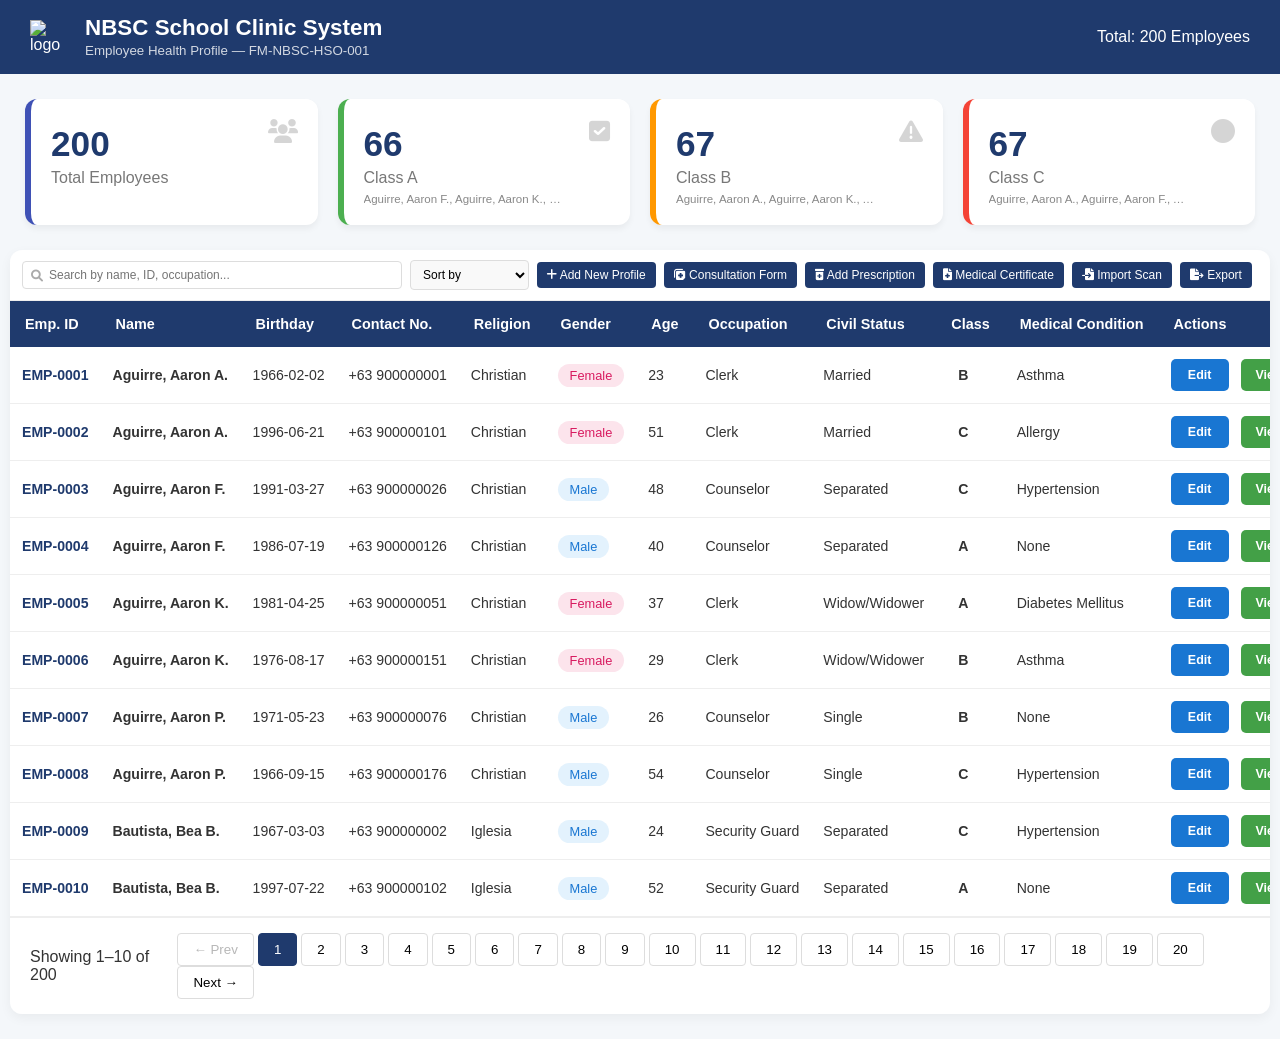
==== commit 5b25f029: "Update some things" ====
--- a/htdocs/clinic_system/index.html
+++ b/htdocs/clinic_system/index.html
@@ -7,7 +7,9 @@
     <link rel="stylesheet" href="style.css">
     <link rel="stylesheet" href="https://cdnjs.cloudflare.com/ajax/libs/font-awesome/6.0.0/css/all.min.css">
     <script src="https://cdn.jsdelivr.net/npm/tesseract.js@4/dist/tesseract.min.js"></script>
-<script src="https://cdnjs.cloudflare.com/ajax/libs/xlsx/0.18.5/xlsx.full.min.js"></script>
+    <script src="https://cdnjs.cloudflare.com/ajax/libs/xlsx/0.18.5/xlsx.full.min.js"></script>
+    <script src="https://cdnjs.cloudflare.com/ajax/libs/jspdf/2.5.1/jspdf.umd.min.js"></script>
+    <script src="https://cdnjs.cloudflare.com/ajax/libs/html2canvas/1.4.1/html2canvas.min.js"></script>
 </head>
 <body>
 
@@ -1387,7 +1389,7 @@
                 </div>
                 <div class="modal-footer">
                     <button type="button" class="cancel-btn" onclick="closeCertificateModal()">Close</button>
-                    <button type="button" class="save-btn" id="printCertificateBtn">Print Certificate</button>
+                    <button type="button" class="save-btn" id="printCertificateBtn">Save Certificate</button>
                 </div>
             </form>
         </div>
@@ -1480,7 +1482,7 @@
                 </div>
                 <div class="modal-footer">
                     <button type="button" class="cancel-btn" onclick="closeRxModal()">Close</button>
-                    <button type="button" class="save-btn" id="printRxBtn">Print Prescription</button>
+                    <button type="button" class="save-btn" id="printRxBtn">Save Prescription</button>
                 </div>
             </form>
         </div>
--- a/htdocs/clinic_system/style.css
+++ b/htdocs/clinic_system/style.css
@@ -492,6 +492,334 @@
 .cancel-btn:hover { background: #ccc; }
 
 .close { cursor: pointer; font-size: 24px; color: white; line-height: 1; }
+
+/* --- CONSULTATION DETAIL MODAL --- */
+.consult-detail-wrapper {
+    display: flex;
+    flex-direction: column;
+    gap: 24px;
+}
+
+.consult-header-section {
+    display: flex;
+    align-items: flex-start;
+    gap: 20px;
+    padding-bottom: 20px;
+    border-bottom: 1px solid #e8ecf1;
+}
+
+.consult-avatar {
+    width: 80px;
+    height: 80px;
+    border-radius: 50%;
+    background: linear-gradient(135deg, #1f3a6d, #2d5aa8);
+    color: white;
+    display: flex;
+    align-items: center;
+    justify-content: center;
+    font-size: 32px;
+    font-weight: 700;
+    flex-shrink: 0;
+}
+
+.consult-info {
+    flex: 1;
+}
+
+.consult-name-row {
+    margin-bottom: 8px;
+}
+
+.consult-patient-name {
+    margin: 0;
+    font-size: 1.3rem;
+    font-weight: 700;
+    color: #1f3a6d;
+}
+
+.consult-badges {
+    display: flex;
+    gap: 12px;
+    flex-wrap: wrap;
+}
+
+.emp-id-badge,
+.consult-type-badge {
+    display: inline-block;
+    font-size: 0.85rem;
+    padding: 4px 12px;
+    border-radius: 4px;
+    font-weight: 500;
+}
+
+.emp-id-badge {
+    background: #e8f0ff;
+    color: #1f3a6d;
+}
+
+.consult-type-badge {
+    background: #d4f1d4;
+    color: #2e7d32;
+}
+
+.consult-datetime {
+    text-align: right;
+}
+
+.consult-datetime-label {
+    font-size: 0.8rem;
+    color: #667085;
+    text-transform: uppercase;
+    letter-spacing: 0.05em;
+    margin-bottom: 4px;
+    font-weight: 600;
+}
+
+.consult-datetime-value {
+    font-size: 1.1rem;
+    font-weight: 600;
+    color: #1f3a6d;
+}
+
+/* Vital Signs Section */
+.vital-signs-section {
+    padding-bottom: 20px;
+    border-bottom: 1px solid #e8ecf1;
+}
+
+.section-title {
+    margin: 0 0 16px 0;
+    font-size: 0.85rem;
+    font-weight: 700;
+    color: #1f3a6d;
+    text-transform: uppercase;
+    letter-spacing: 0.08em;
+}
+
+.vital-signs-grid {
+    display: grid;
+    grid-template-columns: repeat(3, 1fr);
+    gap: 16px;
+}
+
+.vital-card {
+    background: #f8fafb;
+    border: 1px solid #e8ecf1;
+    border-radius: 8px;
+    padding: 16px;
+    text-align: center;
+}
+
+.vital-label {
+    font-size: 0.8rem;
+    color: #667085;
+    text-transform: uppercase;
+    letter-spacing: 0.05em;
+    margin-bottom: 8px;
+    font-weight: 600;
+}
+
+.vital-value {
+    font-size: 1.5rem;
+    font-weight: 700;
+    color: #1f3a6d;
+}
+
+.vital-unit {
+    font-size: 0.85rem;
+    font-weight: 500;
+    color: #667085;
+    margin-left: 4px;
+}
+
+/* Complaint and Plan Section */
+.complaint-plan-section {
+    display: grid;
+    grid-template-columns: 1fr 1fr;
+    gap: 20px;
+}
+
+.complaint-box,
+.plan-box {
+    border-left: 4px solid #1f3a6d;
+    padding: 16px;
+    background: #f8fafb;
+    border-radius: 0 8px 8px 0;
+}
+
+.complaint-box {
+    border-left-color: #e74c3c;
+    background: #fdf3f3;
+}
+
+.plan-box {
+    border-left-color: #27ae60;
+    background: #f3fdf7;
+}
+
+.complaint-content,
+.plan-content {
+    font-size: 0.95rem;
+    color: #333;
+    line-height: 1.5;
+    margin-top: 8px;
+}
+
+/* Prescriptions Section */
+.prescriptions-section {
+    padding-top: 20px;
+    border-top: 1px solid #e8ecf1;
+}
+
+.prescriptions-list {
+    display: flex;
+    flex-direction: column;
+    gap: 16px;
+}
+
+.prescription-item-view {
+    background: #f8fafb;
+    border: 1px solid #e8ecf1;
+    border-radius: 8px;
+    padding: 14px;
+}
+
+.prescription-header-mini {
+    display: flex;
+    justify-content: space-between;
+    align-items: center;
+    margin-bottom: 10px;
+    padding-bottom: 8px;
+    border-bottom: 1px solid #ddd;
+}
+
+.prescription-date-mini {
+    font-size: 0.85rem;
+    color: #1f3a6d;
+    font-weight: 600;
+}
+
+.prescription-count {
+    background: #1f3a6d;
+    color: white;
+    padding: 2px 8px;
+    border-radius: 12px;
+    font-size: 0.75rem;
+    font-weight: 700;
+}
+
+.prescription-medicines {
+    margin-bottom: 10px;
+}
+
+.medicine-item {
+    margin-bottom: 8px;
+    font-size: 0.9rem;
+}
+
+.medicine-item strong {
+    color: #1f3a6d;
+    display: block;
+    margin-bottom: 2px;
+}
+
+.medicine-details {
+    font-size: 0.85rem;
+    color: #666;
+    margin-left: 0;
+    font-style: italic;
+}
+
+.prescription-note-mini {
+    font-size: 0.85rem;
+    color: #666;
+    margin-top: 8px;
+    padding-top: 8px;
+    border-top: 1px solid #ddd;
+}
+
+.prescription-note-mini strong {
+    color: #1f3a6d;
+}
+
+/* Certificates Section */
+.certificates-section {
+    padding-top: 20px;
+    border-top: 1px solid #e8ecf1;
+}
+
+.certificates-list {
+    display: flex;
+    flex-direction: column;
+    gap: 16px;
+}
+
+.certificate-item-view {
+    background: #f8fafb;
+    border: 1px solid #e8ecf1;
+    border-radius: 8px;
+    padding: 14px;
+}
+
+.certificate-header-mini {
+    display: flex;
+    justify-content: space-between;
+    align-items: center;
+    margin-bottom: 10px;
+    padding-bottom: 8px;
+    border-bottom: 1px solid #ddd;
+}
+
+.certificate-date-mini {
+    font-size: 0.85rem;
+    color: #1f3a6d;
+    font-weight: 600;
+}
+
+.certificate-count {
+    background: #2e7d32;
+    color: white;
+    padding: 2px 8px;
+    border-radius: 12px;
+    font-size: 0.75rem;
+    font-weight: 700;
+}
+
+.certificate-info {
+    display: flex;
+    flex-direction: column;
+    gap: 8px;
+}
+
+.cert-detail {
+    font-size: 0.9rem;
+    color: #333;
+    line-height: 1.4;
+}
+
+.cert-detail strong {
+    color: #1f3a6d;
+}
+
+/* Responsive */
+@media (max-width: 768px) {
+    .consult-header-section {
+        flex-direction: column;
+        gap: 12px;
+    }
+    
+    .consult-datetime {
+        text-align: left;
+    }
+    
+    .vital-signs-grid {
+        grid-template-columns: repeat(2, 1fr);
+    }
+    
+    .complaint-plan-section {
+        grid-template-columns: 1fr;
+    }
+}
 
 /* --- PRINT --- */
 @media print {
@@ -509,7 +837,20 @@
         margin: 0;
         background: white;
     }
-    #certificateModal, #rxModal, #viewModal, #importModal, #addModal, #consultModal, #consultDetailModal { visibility: hidden; }
+    #consultDetailModal, #consultDetailModal * { visibility: visible; }
+    #consultDetailModal {
+        position: static;
+        display: block !important;
+        background: white;
+        width: 100%;
+        height: auto;
+        padding: 20mm;
+        box-shadow: none;
+    }
+    #consultDetailModal .modal-header {
+        display: none;
+    }
+    #certificateModal, #rxModal, #viewModal, #importModal, #addModal, #consultModal { visibility: hidden; }
     .step-indicator { display: none; }
 }
 
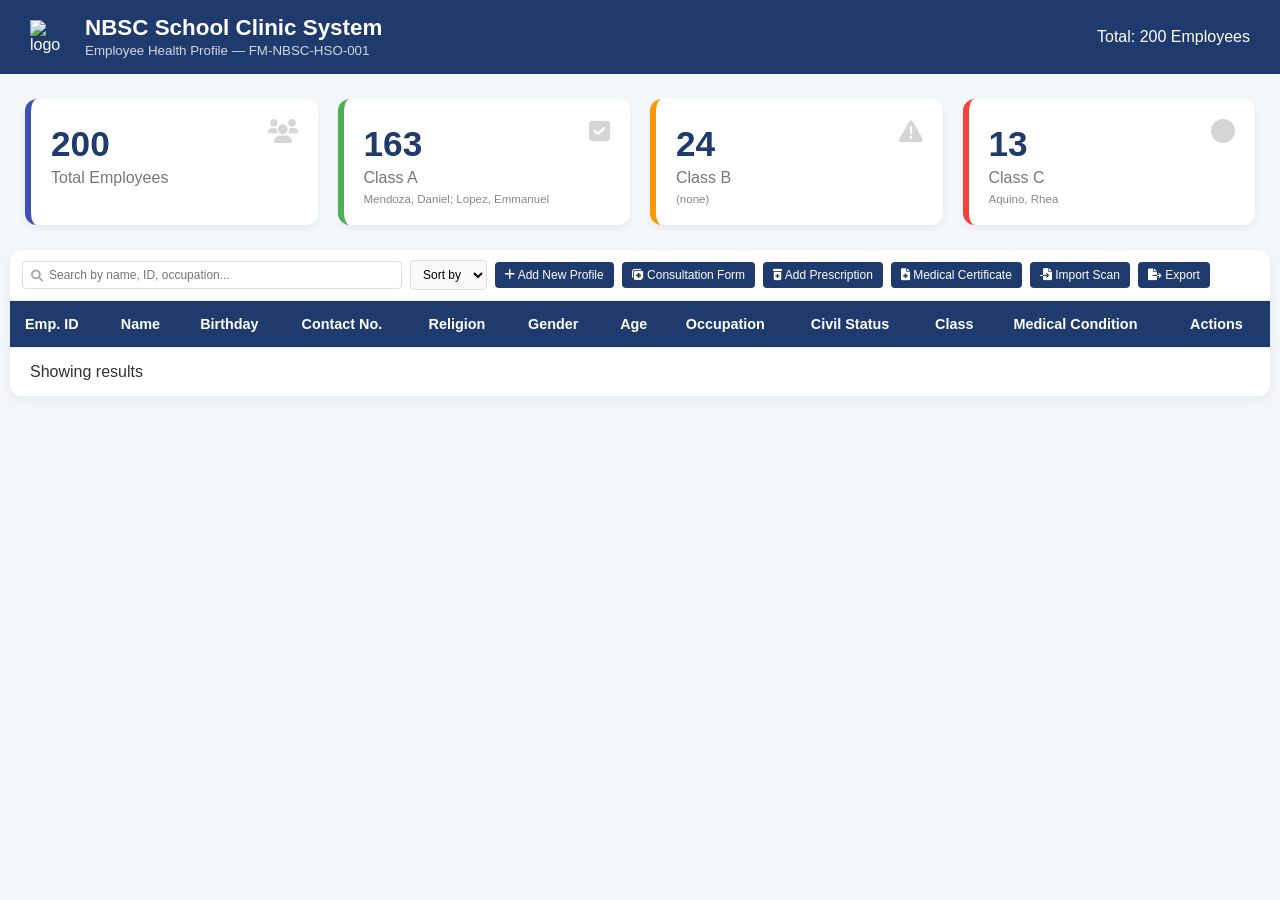
==== commit 7b52e612: "added changes" ====
--- a/htdocs/clinic_system/index.html
+++ b/htdocs/clinic_system/index.html
@@ -1331,7 +1331,7 @@
         </div>
         <div class="modal-footer">
             <button type="button" class="cancel-btn" onclick="closeViewModal()">Close</button>
-            <button type="button" class="save-btn" id="printProfileBtn">Print</button>
+            <button type="button" class="save-btn" id="printProfileBtn">Save</button>
         </div>
     </div>
 </div>
--- a/htdocs/clinic_system/style.css
+++ b/htdocs/clinic_system/style.css
@@ -739,65 +739,6 @@
 }
 
 .prescription-note-mini strong {
-    color: #1f3a6d;
-}
-
-/* Certificates Section */
-.certificates-section {
-    padding-top: 20px;
-    border-top: 1px solid #e8ecf1;
-}
-
-.certificates-list {
-    display: flex;
-    flex-direction: column;
-    gap: 16px;
-}
-
-.certificate-item-view {
-    background: #f8fafb;
-    border: 1px solid #e8ecf1;
-    border-radius: 8px;
-    padding: 14px;
-}
-
-.certificate-header-mini {
-    display: flex;
-    justify-content: space-between;
-    align-items: center;
-    margin-bottom: 10px;
-    padding-bottom: 8px;
-    border-bottom: 1px solid #ddd;
-}
-
-.certificate-date-mini {
-    font-size: 0.85rem;
-    color: #1f3a6d;
-    font-weight: 600;
-}
-
-.certificate-count {
-    background: #2e7d32;
-    color: white;
-    padding: 2px 8px;
-    border-radius: 12px;
-    font-size: 0.75rem;
-    font-weight: 700;
-}
-
-.certificate-info {
-    display: flex;
-    flex-direction: column;
-    gap: 8px;
-}
-
-.cert-detail {
-    font-size: 0.9rem;
-    color: #333;
-    line-height: 1.4;
-}
-
-.cert-detail strong {
     color: #1f3a6d;
 }
 
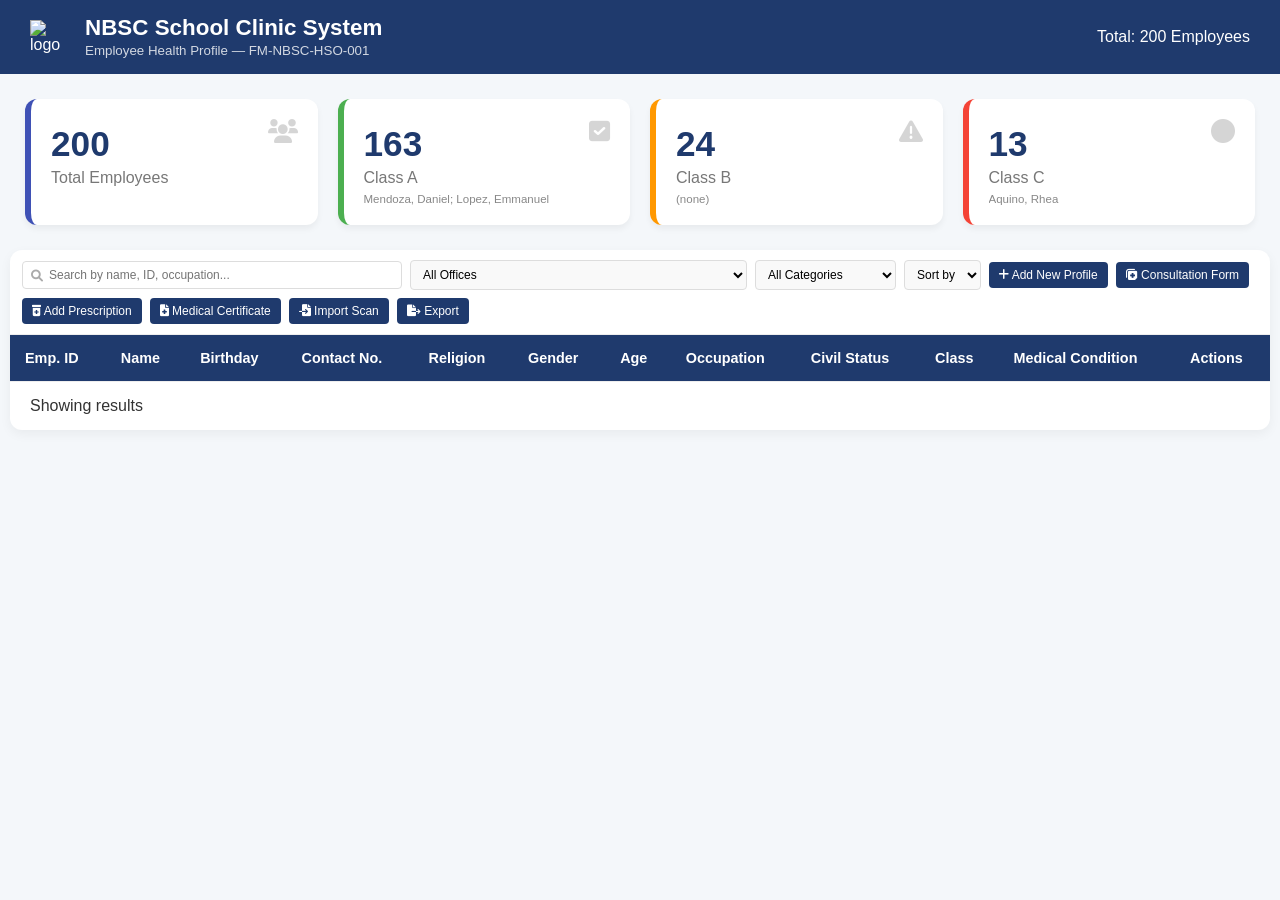
==== commit 8c65055a: "added some changes" ====
--- a/htdocs/clinic_system/index.html
+++ b/htdocs/clinic_system/index.html
@@ -59,6 +59,23 @@
                 <i class="fas fa-search"></i>
                 <input type="text" id="searchInput" placeholder="Search by name, ID, occupation...">
             </div>
+            <select id="officeFilter">
+                <option value="All">All Offices</option>
+                <option value="Office of the College President">Office of the College President</option>
+                <option value="Human Resource Management and Development Office">Human Resource Management and Development Office</option>
+                <option value="Legal Office">Legal Office</option>
+                <option value="Health Services Office">Health Services Office</option>
+                <option value="Registar and Record Office">Registar and Record Office</option>
+                <option value="Institute for Teacher Education">Institute for Teacher Education</option>
+                <option value="Institute for Computer Studies">Institute for Computer Studies</option>
+                <option value="Institute for Business Management">Institute for Business Management</option>
+            </select>
+            <select id="categoryFilter">
+                <option value="All">All Categories</option>
+                <option value="Regular">Regular</option>
+                <option value="Job Order">Job Order</option>
+                <option value="Contract of Service">Contract of Service</option>
+            </select>
             <select id="occupationFilter">
                 <option value="All">Sort by</option>
             </select>
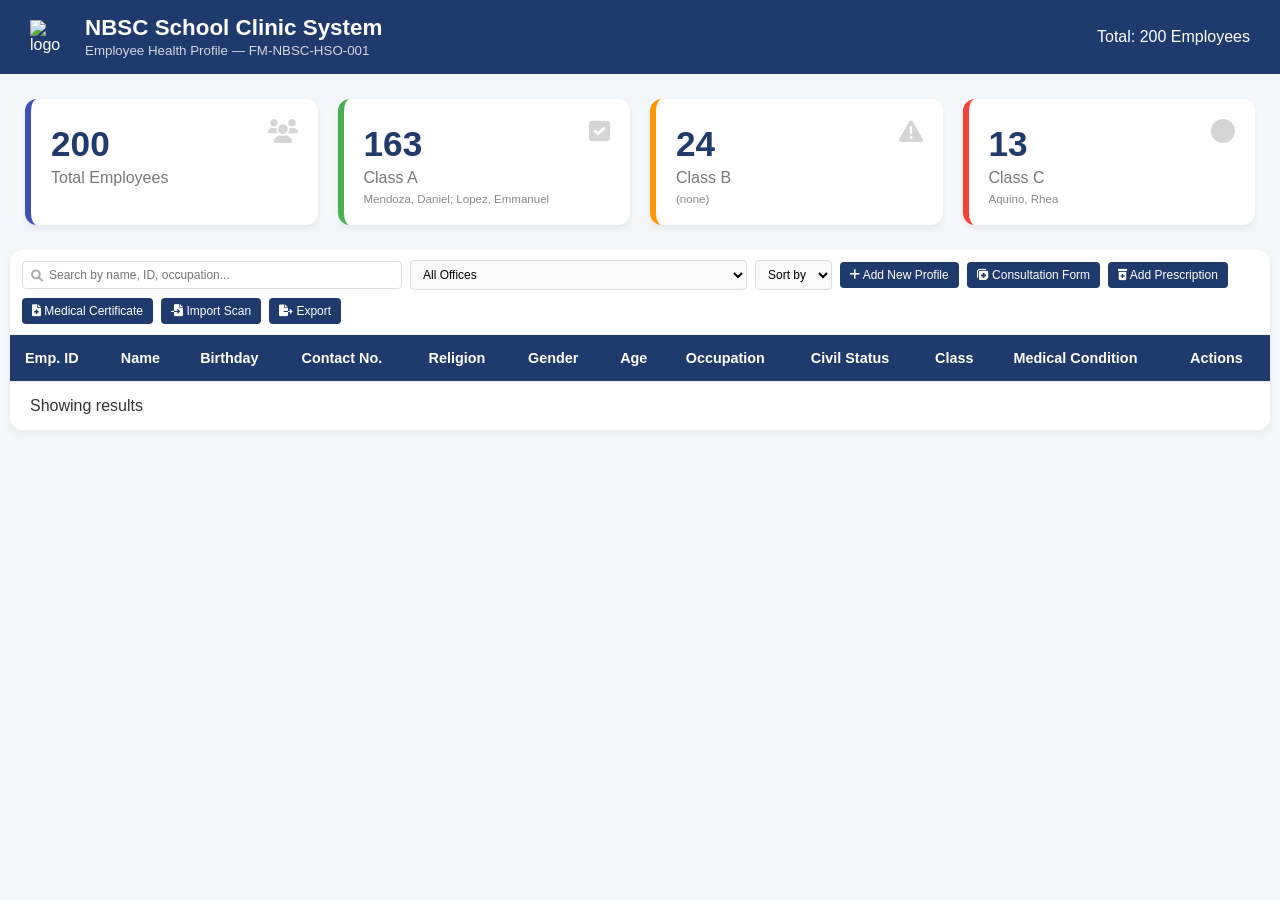
==== commit 725ced59: "added some changes" ====
--- a/htdocs/clinic_system/index.html
+++ b/htdocs/clinic_system/index.html
@@ -70,12 +70,6 @@
                 <option value="Institute for Computer Studies">Institute for Computer Studies</option>
                 <option value="Institute for Business Management">Institute for Business Management</option>
             </select>
-            <select id="categoryFilter">
-                <option value="All">All Categories</option>
-                <option value="Regular">Regular</option>
-                <option value="Job Order">Job Order</option>
-                <option value="Contract of Service">Contract of Service</option>
-            </select>
             <select id="occupationFilter">
                 <option value="All">Sort by</option>
             </select>
